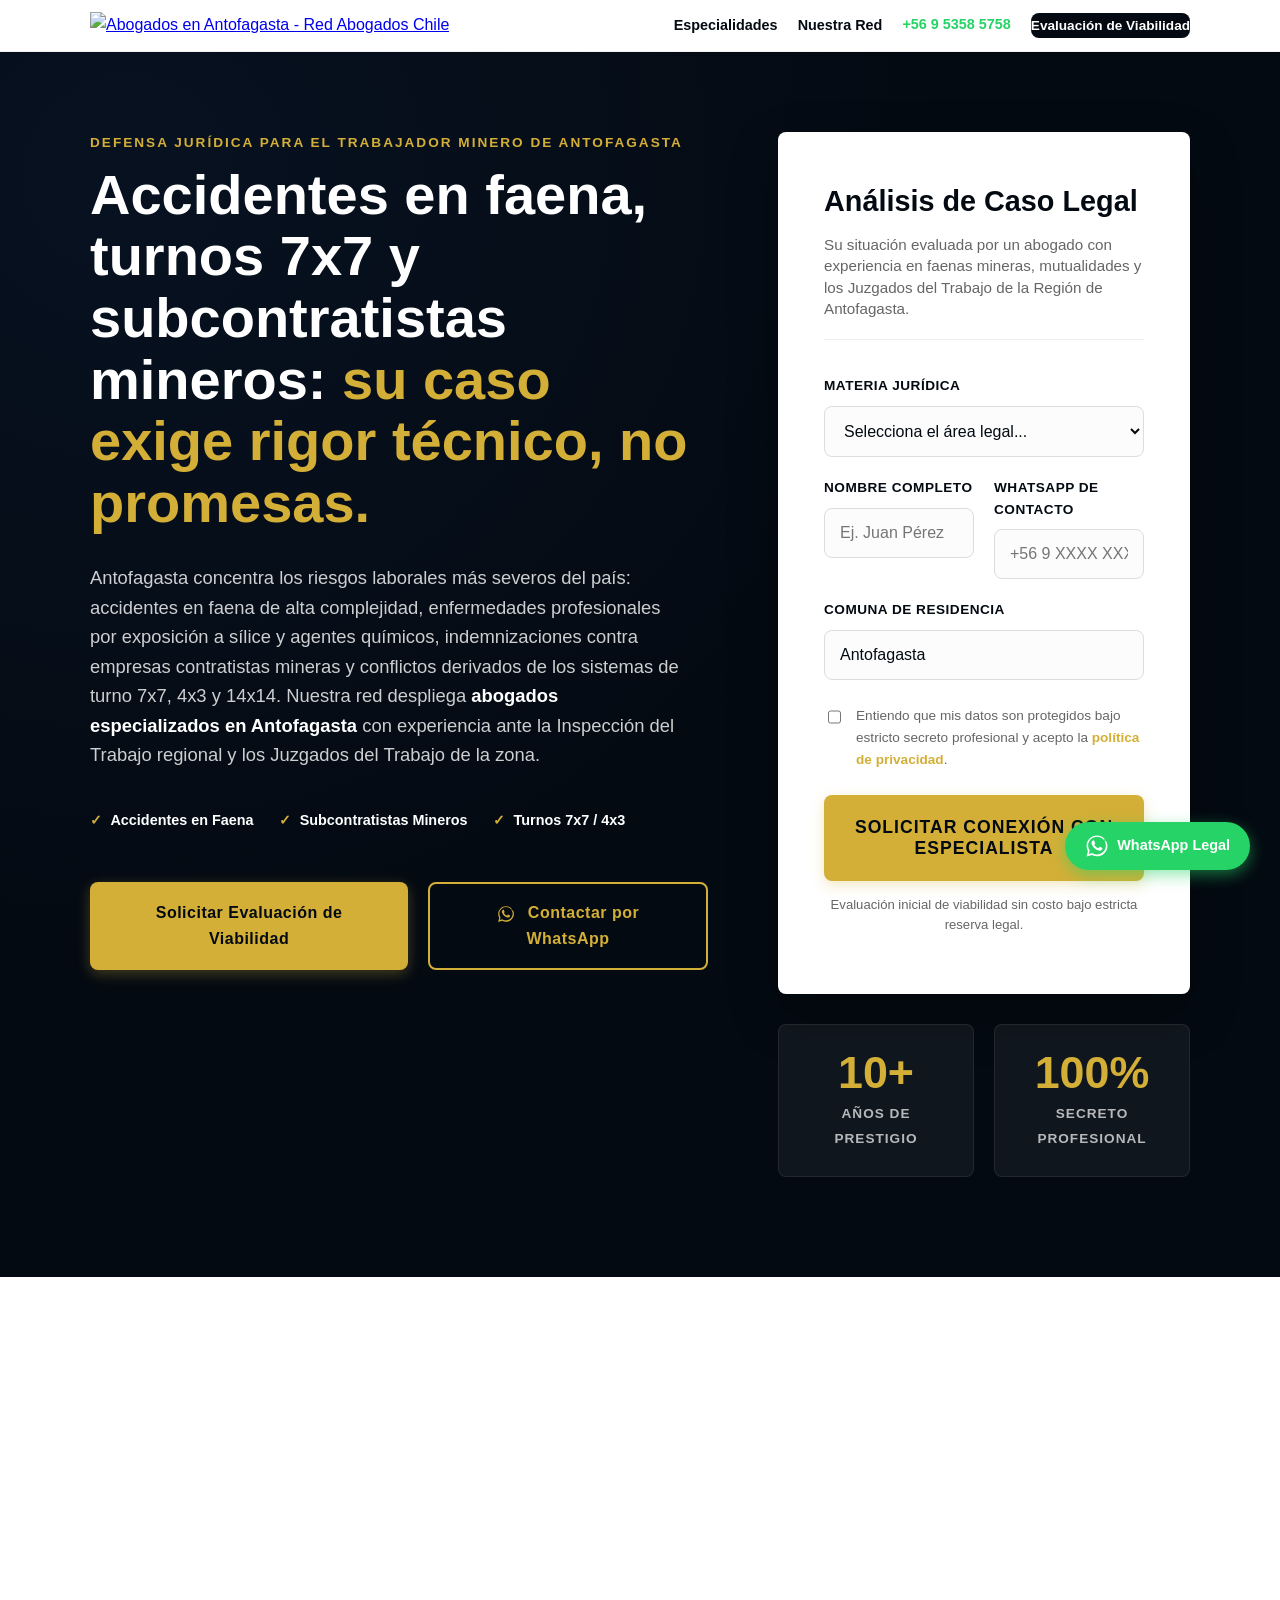
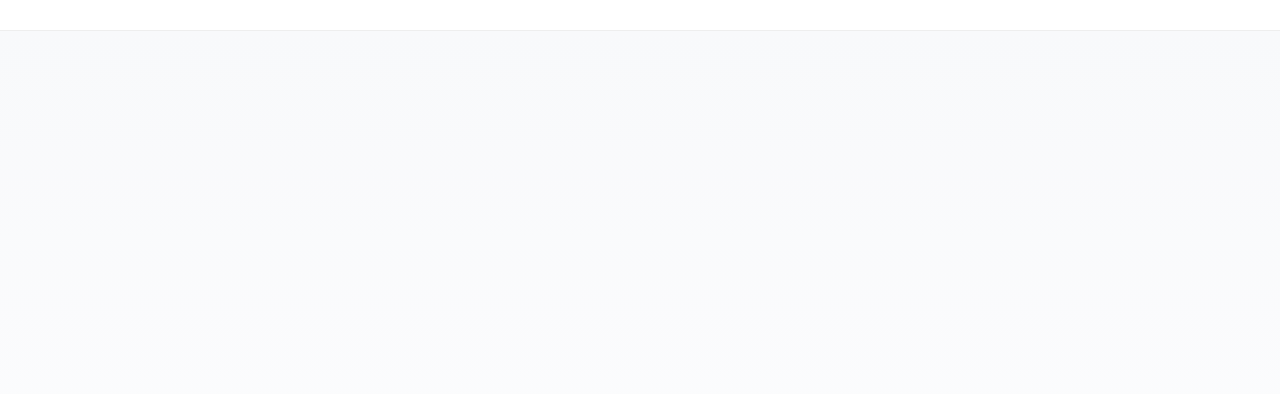
==== abogados-en-antofagasta.html @ 27c503e6 "feat: initial commit de la agencia" ====
<!DOCTYPE html>
<html lang="es-CL">
<head>
    <meta charset="UTF-8">
    <meta name="viewport" content="width=device-width, initial-scale=1.0">
    <title>Abogados Antofagasta | Defensa Laboral y Minera</title>
    <meta name="description" content="Abogados litigantes en Antofagasta. Especialistas en accidentes del trabajo, turnos mineros e indemnizaciones complejas. Respuesta prioritaria.">
    <link rel="canonical" href="https://redabogadoschile.cl/abogados-en-antofagasta.html" />

    <meta property="og:type" content="website" />
    <meta property="og:locale" content="es_CL" />
    <meta property="og:url" content="https://redabogadoschile.cl/abogados-en-antofagasta.html" />
    <meta property="og:title" content="Abogados Antofagasta | Defensa Laboral y Minera" />
    <meta property="og:description" content="Abogados litigantes en Antofagasta. Especialistas en accidentes del trabajo, turnos mineros e indemnizaciones complejas. Respuesta prioritaria." />
    <meta property="og:image" content="https://redabogadoschile.cl/logo1.png" />
    <meta name="twitter:card" content="summary_large_image" />
    <meta name="twitter:title" content="Abogados Antofagasta | Defensa Laboral y Minera" />
    <meta name="twitter:description" content="Abogados litigantes en Antofagasta. Especialistas en accidentes del trabajo, turnos mineros e indemnizaciones complejas. Respuesta prioritaria." />
    <meta name="twitter:image" content="https://redabogadoschile.cl/logo1.png" />

    <script type="application/ld+json">
    {
      "@context": "https://schema.org",
      "@type": "BreadcrumbList",
      "itemListElement": [
        { "@type": "ListItem", "position": 1, "name": "Inicio", "item": "https://redabogadoschile.cl/" },
        { "@type": "ListItem", "position": 2, "name": "Abogados en Antofagasta", "item": "https://redabogadoschile.cl/abogados-en-antofagasta.html" }
      ]
    }
    </script>

    <!-- legalservice-schema: JSON-LD estático por comuna; sustituir vía CMS/build para generación dinámica -->
    <script type="application/ld+json" id="legalservice-schema">
    {
      "@context": "https://schema.org",
      "@type": "LegalService",
      "@id": "https://redabogadoschile.cl/abogados-en-antofagasta.html#legalservice",
      "name": "Red Abogados Chile – Antofagasta",
      "description": "Red de abogados en Antofagasta. Análisis de viabilidad transparente para trabajadores mineros, accidentes en faena y familia bajo sistema de turnos. Confidencialidad bajo secreto profesional.",
      "url": "https://redabogadoschile.cl/abogados-en-antofagasta.html",
      "telephone": "+56953585758",
      "email": "soporte@redabogadoschile.cl",
      "priceRange": "$$",
      "image": "https://redabogadoschile.cl/logo1.png",
      "address": {
        "@type": "PostalAddress",
        "streetAddress": "Av. Balmaceda",
        "addressLocality": "Antofagasta",
        "addressRegion": "Región de Antofagasta",
        "postalCode": "1240000",
        "addressCountry": "CL"
      },
      "geo": {
        "@type": "GeoCoordinates",
        "latitude": -23.6509,
        "longitude": -70.3954
      },
      "areaServed": {
        "@type": "Place",
        "name": "Antofagasta",
        "containedInPlace": {
          "@type": "AdministrativeArea",
          "name": "Región de Antofagasta"
        }
      },
      "hasOfferCatalog": {
        "@type": "OfferCatalog",
        "name": "Servicios Jurídicos en Antofagasta",
        "itemListElement": [
          { "@type": "Offer", "itemOffered": { "@type": "Service", "name": "Accidentes Laborales y Mineros en Antofagasta" } },
          { "@type": "Offer", "itemOffered": { "@type": "Service", "name": "Enfermedades Profesionales por Exposición Química" } },
          { "@type": "Offer", "itemOffered": { "@type": "Service", "name": "Derecho de Familia para Trabajadores en Sistema de Turnos" } }
        ]
      },
      "openingHoursSpecification": {
        "@type": "OpeningHoursSpecification",
        "dayOfWeek": ["Monday","Tuesday","Wednesday","Thursday","Friday"],
        "opens": "09:00",
        "closes": "19:00"
      }
    }
    </script>

    <link rel="stylesheet" href="styles.css" />
    <meta name="google-site-verification" content="OtLSKKAbjcpPKHXCW-rJ9GVC9Xifv5zwwEPUj6ydth0" />
</head>
<body>

    <a href="https://wa.me/56953585758?text=Hola,%20vengo%20de%20la%20web,%20necesito%20asesor%C3%ADa%20legal%20en%20Antofagasta" class="whatsapp-float" target="_blank" rel="noopener noreferrer" aria-label="Asesoría legal por WhatsApp" title="Asesoría legal por WhatsApp">
        <svg viewBox="0 0 448 512" width="24" height="24" aria-hidden="true"><path fill="currentColor" d="M380.9 97.1C339 55.1 283.2 32 223.9 32c-122.4 0-222 99.6-222 222 0 39.1 10.2 77.3 29.6 111L0 480l117.7-30.9c32.4 17.7 68.9 27 106.1 27h.1c122.3 0 224.1-99.6 224.1-222 0-59.3-25.2-115-67.1-117zm-157 338.7h-.1c-34 0-67.3-9.1-96-26.3l-6.9-4.1-71.4 18.7 19-69.4-4.5-7.2c-18.9-30-28.8-64.5-28.8-100.2 0-104.1 84.7-188.9 188.9-188.9 50.4 0 97.8 19.7 133.4 55.3s55.3 83 55.3 133.5c0 104.2-84.7 189-188.8 189zm104.7-143.2c-5.7-2.9-33.9-16.7-39.2-18.5-5.3-1.9-9.2-2.9-13.1 2.9-3.9 5.7-15 18.9-18.5 22.8-3.5 3.9-7.1 4.3-12.8 1.4-5.7-2.9-24-8.9-45.7-28.3-16.9-15.1-28.3-33.7-31.6-39.4-3.3-5.7-.3-8.8 2.5-11.6 2.6-2.5 5.7-6.8 8.6-10.2 2.9-3.4 3.9-5.7 5.7-9.7 1.8-3.9.9-7.3-.5-10.1-1.4-2.9-13.1-31.6-18-43.3-4.7-11.4-9.5-9.8-13.1-10h-11.1c-3.9 0-10.2 1.5-15.5 7.3-5.3 5.7-20.2 19.7-20.2 48.1 0 28.3 20.6 55.7 23.5 59.7 2.9 3.9 40.5 61.8 98.1 86.6 13.7 5.9 24.4 9.4 32.8 12.1 13.8 4.4 26.3 3.8 36.2 2.3 11-1.6 33.9-13.9 38.7-27.3 4.8-13.4 4.8-24.9 3.3-27.3-1.4-2.4-5.3-3.8-11-6.7z"></path></svg>
        <span class="whatsapp-float-text">WhatsApp Legal</span>
    </a>

    <header class="premium-header">
        <div class="container premium-header-flex">
            <a href="https://redabogadoschile.cl/" title="Red Abogados Chile – Inicio" class="premium-header-logo">
                <img src="https://redabogadoschile.cl/logo1.png" alt="Abogados en Antofagasta - Red Abogados Chile" loading="eager" />
            </a>
            <nav class="premium-nav">
                <ul>
                    <li><a href="#areas-practica">Especialidades</a></li>
                    <li><a href="#red-nacional">Nuestra Red</a></li>
                    <li><a href="https://wa.me/56953585758?text=Hola,%20vengo%20de%20la%20web,%20necesito%20asesor%C3%ADa%20legal%20en%20Antofagasta" class="btn-nav-wa" title="Canal WhatsApp oficial único — Red Abogados Chile" target="_blank" rel="noopener noreferrer">+56 9 5358 5758</a></li>
                    <li><a href="https://wa.me/56953585758?text=Hola,%20vengo%20de%20la%20web,%20necesito%20asesor%C3%ADa%20legal%20en%20Antofagasta" class="btn-nav" target="_blank" rel="noopener noreferrer"><span class="btn-nav-text-full">Evaluación de Viabilidad</span><span class="btn-nav-text-short">Evaluar caso</span></a></li>
                </ul>
            </nav>
        </div>
    </header>

    <main id="inicio">
        <section class="hero premium-hero">
            <div class="container hero-grid-improved">
                <div class="hero-content animation-fadeInLeft">
                    <span class="hero-subtitle">Defensa Jurídica para el Trabajador Minero de Antofagasta</span>
                    <h1 class="h1-improved">Accidentes en faena, turnos 7x7 y subcontratistas mineros: <span class="h1-strong">su caso exige rigor técnico, no promesas.</span></h1>
                    <p class="lead">
                        Antofagasta concentra los riesgos laborales más severos del país: accidentes en faena de alta complejidad, enfermedades profesionales por exposición a sílice y agentes químicos, indemnizaciones contra empresas contratistas mineras y conflictos derivados de los sistemas de turno 7x7, 4x3 y 14x14. Nuestra red despliega <strong>abogados especializados en Antofagasta</strong> con experiencia ante la Inspección del Trabajo regional y los Juzgados del Trabajo de la zona.
                    </p>
                    <div class="check-list-improved">
                        <span><i class="icon-check">✓</i> Accidentes en Faena</span>
                        <span><i class="icon-check">✓</i> Subcontratistas Mineros</span>
                        <span><i class="icon-check">✓</i> Turnos 7x7 / 4x3</span>
                    </div>
                    <div class="hero-cta">
                        <a class="btn btn-primary" href="https://wa.me/56953585758?text=Hola,%20vengo%20de%20la%20web,%20necesito%20asesor%C3%ADa%20legal%20en%20Antofagasta" target="_blank" rel="noopener noreferrer">Solicitar Evaluación de Viabilidad</a>
                        <a class="btn btn-ghost" href="https://wa.me/56953585758?text=Hola,%20vengo%20de%20la%20web,%20necesito%20asesor%C3%ADa%20legal%20en%20Antofagasta" target="_blank" rel="noopener noreferrer">
                            <svg viewBox="0 0 448 512" width="18" height="18" style="margin-right:8px; vertical-align:middle;"><path fill="currentColor" d="M380.9 97.1C339 55.1 283.2 32 223.9 32c-122.4 0-222 99.6-222 222 0 39.1 10.2 77.3 29.6 111L0 480l117.7-30.9c32.4 17.7 68.9 27 106.1 27h.1c122.3 0 224.1-99.6 224.1-222 0-59.3-25.2-115-67.1-117zm-157 338.7h-.1c-34 0-67.3-9.1-96-26.3l-6.9-4.1-71.4 18.7 19-69.4-4.5-7.2c-18.9-30-28.8-64.5-28.8-100.2 0-104.1 84.7-188.9 188.9-188.9 50.4 0 97.8 19.7 133.4 55.3s55.3 83 55.3 133.5c0 104.2-84.7 189-188.8 189zm104.7-143.2c-5.7-2.9-33.9-16.7-39.2-18.5-5.3-1.9-9.2-2.9-13.1 2.9-3.9 5.7-15 18.9-18.5 22.8-3.5 3.9-7.1 4.3-12.8 1.4-5.7-2.9-24-8.9-45.7-28.3-16.9-15.1-28.3-33.7-31.6-39.4-3.3-5.7-.3-8.8 2.5-11.6 2.6-2.5 5.7-6.8 8.6-10.2 2.9-3.4 3.9-5.7 5.7-9.7 1.8-3.9.9-7.3-.5-10.1-1.4-2.9-13.1-31.6-18-43.3-4.7-11.4-9.5-9.8-13.1-10h-11.1c-3.9 0-10.2 1.5-15.5 7.3-5.3 5.7-20.2 19.7-20.2 48.1 0 28.3 20.6 55.7 23.5 59.7 2.9 3.9 40.5 61.8 98.1 86.6 13.7 5.9 24.4 9.4 32.8 12.1 13.8 4.4 26.3 3.8 36.2 2.3 11-1.6 33.9-13.9 38.7-27.3 4.8-13.4 4.8-24.9 3.3-27.3-1.4-2.4-5.3-3.8-11-6.7z"></path></svg>
                            Contactar por WhatsApp
                        </a>
                    </div>
                </div>
                <div class="hero-form-wrapper animation-fadeInRight">
                    <div class="card form-card-improved" id="contacto">
                        <div class="form-head">
                            <h2>Análisis de Caso Legal</h2>
                            <p>Su situación evaluada por un abogado con experiencia en faenas mineras, mutualidades y los Juzgados del Trabajo de la Región de Antofagasta.</p>
                        </div>
                        <form action="https://api.web3forms.com/submit" method="POST" id="leadForm" class="form" novalidate>
                            <input type="hidden" name="access_key" value="e971907c-1fd7-4d71-9931-513f91fa2b40" />
                            <input type="hidden" name="origen" value="Landing Antofagasta" />
                            <div class="field">
                                <label for="area">Materia Jurídica</label>
                                <select id="area" name="area_legal" required>
                                    <option value="" selected disabled>Selecciona el área legal...</option>
                                    <option value="Accidente Laboral Minero">Accidente Laboral en Faena Minera</option>
                                    <option value="Enfermedad Profesional">Enfermedad Profesional (Silicosis, Hipoacusia)</option>
                                    <option value="Subcontratistas Mineros">Demanda contra Empresa Contratista Minera</option>
                                    <option value="Familia Trabajador en Turnos">Familia en Sistema de Turnos (7x7, 4x3)</option>
                                    <option value="Derecho Civil">Derecho Civil (Contratos, Arriendos, Suministros)</option>
                                    <option value="Otro">Otra materia / No estoy seguro</option>
                                </select>
                            </div>
                            <div class="field-group-premium">
                                <div class="field">
                                    <label for="nombre">Nombre Completo</label>
                                    <input id="nombre" name="nombre" type="text" placeholder="Ej. Juan Pérez" required />
                                </div>
                                <div class="field">
                                    <label for="telefono">WhatsApp de Contacto</label>
                                    <input id="telefono" name="telefono" type="tel" inputmode="tel" placeholder="+56 9 XXXX XXXX" required />
                                </div>
                            </div>
                            <div class="field">
                                <label for="comuna">Comuna de Residencia</label>
                                <input id="comuna" name="comuna" type="text" value="Antofagasta" required />
                            </div>
                            <div class="consent-box">
                                <div class="consent-flex">
                                    <input id="consent" name="consent" type="checkbox" required />
                                    <label for="consent">Entiendo que mis datos son protegidos bajo estricto secreto profesional y acepto la <a href="politica-privacidad.html">política de privacidad</a>.</label>
                                </div>
                            </div>
                            <button class="btn btn-primary btn-block btn-form" type="submit" id="submitBtn">Solicitar Conexión con Especialista</button>
                            <p class="cta-trust-micro--form">Evaluación inicial de viabilidad sin costo bajo estricta reserva legal.</p>
                        </form>
                        <div class="form-success-message" id="formSuccessMessage" role="status" aria-live="polite">
                            <div class="form-success-icon" aria-hidden="true">✓</div>
                            <h3>¡Solicitud Recibida con Éxito!</h3>
                            <p>Un abogado especialista en derecho laboral minero analizará la viabilidad de su caso bajo estricta reserva legal. Nos comunicaremos con usted vía WhatsApp en menos de 2 horas hábiles.</p>
                        </div>
                    </div>
                    <div class="trust-counters-improved">
                        <div class="counter-item">
                            <span class="counter-number">10+</span>
                            <span class="counter-label">Años de Prestigio</span>
                        </div>
                        <div class="counter-item">
                            <span class="counter-number">100%</span>
                            <span class="counter-label">Secreto Profesional</span>
                        </div>
                    </div>
                </div>
            </div>
        </section>

        <section class="section section-services" id="areas-practica">
            <div class="container">
                <div class="section-head-premium">
                    <span class="section-subtitle">Áreas de Práctica en Antofagasta</span>
                    <h2 class="h2-improved">Especialistas que Conocen el Norte Grande</h2>
                    <p>Antofagasta tiene una realidad jurídica propia. Nuestros abogados conocen la industria minera, sus riesgos y los tribunales de la Región de Antofagasta.</p>
                </div>
                <div class="grid-services-improved cards">
                    <article class="service-card-improved">
                        <div class="card-icon-premium">
                            <span class="card-icon-svg" role="img" aria-label="Abogado Familia Antofagasta Turnos Mineros"><svg xmlns="http://www.w3.org/2000/svg" width="40" height="40" viewBox="0 0 24 24" fill="none" stroke="currentColor" stroke-width="1.75" stroke-linecap="round" stroke-linejoin="round" aria-hidden="true"><path d="m16 16 3-8 3 8c-.87.65-1.92 1-3 1s-2.13-.35-3-1Z"/><path d="m2 16 3-8 3 8c-.87.65-1.92 1-3 1s-2.13-.35-3-1Z"/><path d="M7 21h10"/><path d="M12 3v18"/><path d="M3 7h2c2 0 4-1 4-3"/><path d="M21 7h-2c-2 0-4-1-4-3"/></svg></span>
                        </div>
                        <h3>Derecho de Familia</h3>
                        <p>El sistema de turno minero —4x3, 7x7 o 14x14— genera ausencias prolongadas que complican los procesos de cuidado personal, pensiones de alimentos y regulación de visitas. Asesoramos a familias de trabajadores en faena en cómo calcular la pensión de alimentos sobre el sueldo real incluidas las asignaciones de zona, y en acuerdos de cuidado que se adapten a los turnos mineros.</p>
                    </article>
                    <article class="service-card-improved">
                        <div class="card-icon-premium">
                            <span class="card-icon-svg" role="img" aria-label="Abogado Laboral Minero Antofagasta Accidente Faena"><svg xmlns="http://www.w3.org/2000/svg" width="40" height="40" viewBox="0 0 24 24" fill="none" stroke="currentColor" stroke-width="1.75" stroke-linecap="round" stroke-linejoin="round" aria-hidden="true"><rect x="3" y="7" width="18" height="13" rx="2"/><path d="M8 7V5a2 2 0 0 1 2-2h4a2 2 0 0 1 2 2v2"/></svg></span>
                        </div>
                        <h3>Derecho Laboral Minero y Subcontratistas</h3>
                        <p>Antofagasta concentra los accidentes laborales más severos de Chile: derrumbes en faena, exposición a sílice, silicosis, hipoacusia por ruido industrial e intoxicaciones por agentes químicos. Acompañamos al trabajador ante la mutualidad correspondiente (ACHS, Mutual de Seguridad o IST), demandamos civilmente indemnización por daño moral y lucro cesante cuando se acredita negligencia, representamos en disputas con empresas contratistas mineras (responsabilidad solidaria del mandante minero conforme al Código del Trabajo) y litigamos finiquitos ante el Juzgado de Letras del Trabajo de Antofagasta.</p>
                    </article>
                    <article class="service-card-improved">
                        <div class="card-icon-premium">
                            <span class="card-icon-svg" role="img" aria-label="Abogado Civil Contratos Suministro Antofagasta"><svg xmlns="http://www.w3.org/2000/svg" width="40" height="40" viewBox="0 0 24 24" fill="none" stroke="currentColor" stroke-width="1.75" stroke-linecap="round" stroke-linejoin="round" aria-hidden="true"><path d="M8 21h12a2 2 0 0 0 2-2v-2H10v2a2 2 0 1 1-4 0V5a2 2 0 0 0-2-2 2 2 0 0 0-2 2v11a2 2 0 0 0 2 2z"/><path d="M19 17V5a2 2 0 0 0-2-2H4"/></svg></span>
                        </div>
                        <h3>Derecho Civil y Contratos</h3>
                        <p>La economía de Antofagasta genera un mercado activo de contratos de suministro, prestación de servicios a la industria minera y arriendos residenciales de alta demanda. Asesoramos en redacción y litigación de contratos con empresas mineras y contratistas, disputas de arrendamiento en una ciudad con alta rotación de trabajadores, y cobros de honorarios impagos en el sector servicios.</p>
                    </article>
                </div>
            </div>
        </section>

        <script type="application/ld+json">
        {
          "@context": "https://schema.org",
          "@type": "FAQPage",
          "mainEntity": [
            {
              "@type": "Question",
              "name": "¿Qué derechos tiene un trabajador minero en Antofagasta si sufre un accidente en faena?",
              "acceptedAnswer": {
                "@type": "Answer",
                "text": "Un trabajador minero que sufre un accidente en faena en Antofagasta tiene derecho a: atención médica inmediata cubierta por la mutualidad del empleador (ACHS, Mutual de Seguridad o IST), subsidio por incapacidad laboral temporal equivalente al sueldo base durante la recuperación, y si existe incapacidad permanente, a una renta vitalicia o indemnización global. Adicionalmente, si el accidente fue producto de negligencia del empleador en la implementación de medidas de seguridad contempladas en el DS N°132 (Reglamento Minero), el trabajador puede demandar civilmente al empleador una indemnización adicional por daño moral y lucro cesante. El plazo para esta acción civil es de 5 años."
              }
            },
            {
              "@type": "Question",
              "name": "¿Puedo demandar a mi empresa por silicosis u otra enfermedad profesional contraída en minería en Antofagasta?",
              "acceptedAnswer": {
                "@type": "Answer",
                "text": "Sí. La silicosis, la hipoacusia laboral y otras enfermedades profesionales derivadas de la exposición a polvo de sílice, ruido industrial o agentes tóxicos en faenas mineras son reconocidas como enfermedades del trabajo en Chile. El trabajador debe primero obtener el diagnóstico y el reconocimiento de la enfermedad por parte de la mutualidad. Si se acredita que la empresa no implementó las medidas de control exigidas por la normativa, es posible demandar civilmente una indemnización adicional. En Antofagasta, estas causas se tramitan ante el Juzgado de Letras del Trabajo de la ciudad."
              }
            },
            {
              "@type": "Question",
              "name": "¿Cómo afecta el sistema de turnos mineros (4x3 o 7x7) al cálculo de la pensión de alimentos en Antofagasta?",
              "acceptedAnswer": {
                "@type": "Answer",
                "text": "El sistema de turno minero implica que el trabajador percibe un sueldo base más asignaciones de zona, bonos de producción y otros beneficios que pueden duplicar el ingreso nominal. En una demanda de alimentos en Antofagasta, el tribunal debe considerar el ingreso total del alimentante, incluyendo todas las asignaciones, para fijar una pensión proporcional al nivel de vida real de la familia. Un abogado de familia en Antofagasta con experiencia en causas de trabajadores mineros sabe cómo acreditar estos ingresos reales ante el tribunal y evitar que el demandado declare solo el sueldo base."
              }
            }
          ]
        }
        </script>

        <section class="section-faq" id="faq-antofagasta" aria-labelledby="faq-titulo-anf">
            <div class="container">
                <div class="section-head-premium" style="margin-bottom: 60px;">
                    <span class="section-subtitle">Consultas Frecuentes</span>
                    <h2 class="h2-improved" id="faq-titulo-anf">Preguntas Frecuentes sobre Abogados en Antofagasta</h2>
                    <p>Dudas jurídicas específicas de trabajadores mineros, familias y empresas de la Región de Antofagasta.</p>
                </div>
                                <div class="faq-context-strip" aria-label="Temas frecuentes en la comuna">
                    <span class="faq-context-tag">Turnos Mineros 4x3</span>
                    <span class="faq-context-tag">Accidentes en Faena</span>
                    <span class="faq-context-tag">Enfermedades Profesionales</span>
                </div>
                <div class="faq-accordion">
                    <details class="faq-premium-item">
                        <summary>¿Qué derechos tiene un trabajador minero en Antofagasta si sufre un accidente en faena?</summary>
                        <div class="faq-premium-content">
                            <span class="faq-premium-sector">Minería</span>
                            <p>Un trabajador minero accidentado en faena tiene derecho a atención médica inmediata cubierta por la mutualidad del empleador, subsidio por incapacidad laboral equivalente al sueldo base durante la recuperación y, si hay incapacidad permanente, a una renta vitalicia o indemnización global. Si el accidente resultó de negligencia del empleador en medidas de seguridad exigidas por el DS N°132 (Reglamento Minero), el trabajador puede además demandar civilmente por daño moral y lucro cesante. El plazo para esta acción civil es de 5 años desde el accidente.</p>
                        </div>
                    </details>
                    <details class="faq-premium-item">
                        <summary>¿Puedo demandar a mi empresa por silicosis u otra enfermedad profesional contraída en minería?</summary>
                        <div class="faq-premium-content">
                            <span class="faq-premium-sector">Salud Ocupacional</span>
                            <p>Sí. La silicosis, hipoacusia laboral y otras enfermedades por exposición a sílice, ruido industrial o agentes tóxicos en faenas mineras son reconocidas como enfermedades profesionales en Chile. El trabajador debe obtener primero el diagnóstico y reconocimiento por parte de la mutualidad. Si se acredita que la empresa no implementó los controles exigidos por la normativa, es posible demandar civilmente una indemnización adicional. En Antofagasta, estas causas se tramitan ante el Juzgado de Letras del Trabajo de la ciudad.</p>
                        </div>
                    </details>
                    <details class="faq-premium-item">
                        <summary>¿Cómo afecta el sistema de turnos mineros (4x3 o 7x7) al cálculo de la pensión de alimentos?</summary>
                        <div class="faq-premium-content">
                            <span class="faq-premium-sector">Familia Turnos</span>
                            <p>El sistema de turno minero implica que el trabajador percibe sueldo base más asignaciones de zona, bonos de producción y otros beneficios que pueden duplicar el ingreso nominal. En una demanda de alimentos en Antofagasta, el tribunal debe considerar el ingreso total —incluyendo todas las asignaciones— para fijar una pensión proporcional al nivel de vida real de la familia. Un abogado de familia con experiencia en causas de trabajadores mineros sabe cómo acreditar estos ingresos reales y evitar que el demandado declare solo el sueldo base.</p>
                        </div>
                    </details>
                </div>
            </div>
        </section>

        <section class="section section-commitment section-dark" id="red-nacional">
            <div class="container">
                <div class="commitment-wrapper">
                    <div class="commitment-content">
                        <div class="section-head-premium text-left">
                            <span class="section-subtitle">Por qué elegirnos en Antofagasta</span>
                            <h2 class="h2-improved">Rigor Jurídico para la Industria más Dura de Chile</h2>
                        </div>
                        <div class="commitment-grid">
                            <div class="commitment-item-premium">
                                <h4><i class="icon-point">♦</i> Especialistas en Derecho Laboral Minero</h4>
                                <p>No asignamos un abogado genérico. En Antofagasta, asignamos litigantes con experiencia específica en la normativa de seguridad minera, mutualidades y contratos de faena.</p>
                            </div>
                            <div class="commitment-item-premium">
                                <h4><i class="icon-point">♦</i> Protocolo de Confidencialidad 100%</h4>
                                <p>En una industria donde el empleador es a menudo una empresa transnacional con recursos legales propios, la confidencialidad de su caso es nuestra prioridad absoluta.</p>
                            </div>
                            <div class="commitment-item-premium">
                                <h4><i class="icon-point">♦</i> Cobertura Regional Norte de Chile</h4>
                                <p>Atendemos a trabajadores mineros en Antofagasta, Calama, Tocopilla y localidades del desierto de Atacama. La distancia no es un obstáculo.</p>
                            </div>
                        </div>
                    </div>
                    <div class="commitment-image">
                        <img src="https://images.unsplash.com/photo-1589829085413-56de8ae18c73?auto=format&fit=crop&w=500&q=80" loading="lazy" alt="Abogados especializados en Antofagasta y minería" />
                    </div>
                </div>
            </div>
        </section>
    </main>

    <footer class="premium-footer">
        <div class="container footer-grid">
            <div class="footer-col-info">
                <img src="https://redabogadoschile.cl/logo1.png" alt="Red Abogados Chile – Antofagasta" class="footer-logo" />
                <p>Asesoría legal prioritaria en <strong style="color:rgba(255,255,255,0.9);">Antofagasta y el Norte Grande de Chile</strong> —Calama, Tocopilla, María Elena—. Defensa especializada para trabajadores de la industria minera y sus familias.</p>
            </div>
            <div class="footer-col-links">
                <h4>Especialidades</h4>
                <ul>
                    <li><a href="#areas-practica">Derecho Laboral Minero</a></li>
                    <li><a href="#areas-practica">Accidentes en Faena</a></li>
                    <li><a href="#areas-practica">Derecho de Familia</a></li>
                    <li><a href="#areas-practica">Contratos y Civil</a></li>
                </ul>
            </div>
            <div class="footer-col-contact">
                <h4>Cobertura Prioritaria:</h4>
                <p>Antofagasta, Calama, Tocopilla, Mejillones y toda la Región de Antofagasta.</p>
                <h4>Correo Oficial:</h4>
                <p><a href="mailto:soporte@redabogadoschile.cl">soporte@redabogadoschile.cl</a></p>
                <h4>Teléfono y WhatsApp:</h4>
                <p><a href="https://wa.me/56953585758?text=Hola,%20vengo%20de%20la%20web,%20necesito%20asesor%C3%ADa%20legal%20en%20Antofagasta" target="_blank" rel="noopener noreferrer" class="accent-link">+56 9 5358 5758</a></p>
                <p class="footer-wa-note">Canal WhatsApp oficial y único de Red Abogados Chile.</p>
            </div>
            <div class="footer-col-recursos">
                <h4>Recursos Oficiales</h4>
                <ul>
                    <li><a href="https://www.pjud.cl" target="_blank" rel="noopener noreferrer">Poder Judicial</a></li>
                    <li><a href="https://www.dt.gob.cl" target="_blank" rel="noopener noreferrer">Dirección del Trabajo</a></li>
                    <li><a href="https://www.sii.cl" target="_blank" rel="noopener noreferrer">Servicio de Impuestos Internos</a></li>
                    <li><a href="https://www.registrocivil.cl" target="_blank" rel="noopener noreferrer">Registro Civil</a></li>
                </ul>
            </div>
            <div class="footer-col-legal">
                <h4>Transparencia</h4>
                <ul>
                    <li><a href="politica-privacidad.html">Política de Privacidad</a></li>
                    <li><a href="politica-privacidad.html">Términos de Servicio</a></li>
                    <li><a href="politica-privacidad.html">Honorarios y Costas</a></li>
                </ul>
            </div>
        </div>
        <div class="footer-bottom">
            <div class="container footer-bottom-flex">
                <p>Copyright © 2026 Red Abogados Chile – Asesoría legal en Antofagasta y Norte de Chile. Todos los derechos reservados.</p>
                <div class="footer-socials"></div>
            </div>
        </div>
    </footer>

    <script>
    (function () {
        var form = document.getElementById('leadForm');
        var submitBtn = document.getElementById('submitBtn');
        var formHead = document.querySelector('#contacto .form-head');
        var successMessage = document.getElementById('formSuccessMessage');
        if (!form || !submitBtn) return;

        var defaultLabel = submitBtn.textContent;

        form.addEventListener('submit', function (event) {
            event.preventDefault();
            if (!form.checkValidity()) {
                form.reportValidity();
                return;
            }

            submitBtn.disabled = true;
            submitBtn.textContent = 'Procesando...';

            fetch(form.action, {
                method: 'POST',
                body: new FormData(form),
                headers: { Accept: 'application/json' }
            })
                .then(function (response) { return response.json(); })
                .then(function (data) {
                    if (data.success) {
                        form.classList.add('is-hidden');
                        if (formHead) formHead.classList.add('is-hidden');
                        successMessage.classList.add('is-visible');
                        form.reset();
                        return;
                    }
                    throw new Error(data.message || 'Error al enviar el formulario.');
                })
                .catch(function () {
                    submitBtn.disabled = false;
                    submitBtn.textContent = defaultLabel;
                    alert('No pudimos enviar su solicitud. Intente nuevamente o contáctenos por WhatsApp.');
                });
        });
    })();
    </script>

</body>
</html>
---- styles.css ----
/* ============================================================
   Red Abogados Chile · Stylesheet maestro
   Única fuente de verdad para todas las landings comunales.
   ============================================================ */

header.site-header, footer.site-footer, .site-info, #masthead, #colophon, .entry-title { display: none !important; }
:root { --primary-deep: #040a12; --primary-light: #0A192F; --accent-gold: #d4af37; --accent-gold-hover: #b8952e; --text-main: #2c3e50; --text-light: #666666; --white: #ffffff; --bg-light: #f4e6b1; --border-radius-premium: 8px; --shadow-premium: 0 10px 30px -5px rgba(2,12,27,0.1); --shadow-hover: 0 20px 40px -10px rgba(2,12,27,0.2); --transition-fast: all 0.2s ease; --transition-main: all 0.3s cubic-bezier(0.645,0.045,0.355,1); --container-width: 1140px; --font-family: 'Segoe UI', Roboto, Helvetica, Arial, sans-serif; }
html { scroll-behavior: smooth; font-size: 16px; }
body { font-family: var(--font-family); margin: 0; color: var(--text-main); background-color: var(--white); line-height: 1.6; -webkit-font-smoothing: antialiased; }
.container { max-width: var(--container-width); margin: 0 auto; padding: 0 20px; width: 100%; box-sizing: border-box; }
h1, h2, h3, h4 { color: var(--primary-deep); font-weight: 700; margin-top: 0; }
@keyframes fadeInLeft { from { opacity:0; transform:translateX(-20px); } to { opacity:1; transform:translateX(0); } }
@keyframes fadeInRight { from { opacity:0; transform:translateX(20px); } to { opacity:1; transform:translateX(0); } }
@keyframes float { 0% { box-shadow:0 5px 15px 0px rgba(37,211,102,0.6); transform:translatey(0px); } 50% { box-shadow:0 25px 15px 0px rgba(37,211,102,0.2); transform:translatey(-5px); } 100% { box-shadow:0 5px 15px 0px rgba(37,211,102,0.6); transform:translatey(0px); } }
.animation-fadeInLeft { animation: fadeInLeft 0.8s ease-out forwards; }
.animation-fadeInRight { animation: fadeInRight 0.8s ease-out forwards; }
.btn { padding:16px 32px; border-radius:var(--border-radius-premium); font-weight:700; text-decoration:none; transition:var(--transition-main); cursor:pointer; display:inline-block; font-size:1rem; text-align:center; border:2px solid transparent; box-sizing:border-box; letter-spacing:0.5px; }
.btn-primary { background-color:var(--accent-gold); color:var(--primary-deep); box-shadow:0 4px 14px 0 rgba(212,175,55,0.3); }
.btn-primary:hover { background-color:var(--accent-gold-hover); transform:translateY(-2px); box-shadow:0 6px 20px 0 rgba(212,175,55,0.4); }
.btn-ghost { background:transparent; color:var(--accent-gold); border-color:var(--accent-gold); }
.btn-ghost:hover { background:rgba(212,175,55,0.1); color:var(--white); border-color:transparent; }
.btn-block { width:100%; display:block; }
.whatsapp-float { position:fixed; bottom:30px; right:30px; background-color:#25d366; color:white; padding:12px 20px; border-radius:50px; text-decoration:none; font-weight:700; font-size:0.9rem; display:flex; align-items:center; gap:8px; z-index:2000; box-shadow:0 5px 15px rgba(37,211,102,0.5); animation:float 3s ease-in-out infinite; transition:var(--transition-fast); }
.whatsapp-float:hover { transform:scale(1.05) translatey(-5px); background-color:#1ebe57; }
.premium-header { background:var(--white); padding:max(8px, env(safe-area-inset-top)) 0 10px; border-bottom:1px solid rgba(0,0,0,0.05); position:sticky; top:0; z-index:1000; box-shadow:0 2px 10px rgba(0,0,0,0.01); }
.premium-header-flex { display:flex; align-items:center; justify-content:space-between; gap:20px; }
.premium-header-logo img { height:65px; width:auto; object-fit:contain; transition:var(--transition-fast); }
.premium-header-logo:hover img { transform:scale(1.03); }
.premium-nav ul { list-style:none; margin:0; padding:0; display:flex; gap:20px; align-items:center; }
.premium-nav a { text-decoration:none; color:var(--primary-deep); font-weight:600; font-size:0.9rem; transition:var(--transition-fast); padding:5px 0; position:relative; }
.premium-nav a:not(.btn-nav):not(.btn-nav-wa)::after { content:''; position:absolute; width:0; height:2px; bottom:0; left:0; background-color:var(--accent-gold); transition:var(--transition-fast); }
.premium-nav a:not(.btn-nav):not(.btn-nav-wa):hover { color:var(--accent-gold); }
.premium-nav a:not(.btn-nav):not(.btn-nav-wa):hover::after { width:100%; }
.btn-nav { background-color:var(--primary-deep); color:var(--white) !important; padding:10px 20px; border-radius:var(--border-radius-premium); font-size:0.85rem !important; }
.btn-nav:hover { background-color:var(--accent-gold); color:var(--primary-deep) !important; transform:translateY(-1px); }
.btn-nav-wa { color:#25d366 !important; font-weight:700 !important; display:flex; align-items:center; gap:5px; }
.btn-nav-wa:hover { color:#1ebe57 !important; }
.premium-nav ul li { flex-shrink: 0; }
.btn-nav-text-short { display: none; }

.premium-hero { padding:80px 0 100px; background-color:var(--primary-deep); background-image:radial-gradient(at 10% 10%, rgba(10,25,47,0.5) 0%, rgba(4,10,18,0) 50%); color:var(--white); }
.hero-grid-improved { display:grid; grid-template-columns:1.2fr 0.8fr; gap:70px; align-items:start; }
.hero-subtitle { color:var(--accent-gold); text-transform:uppercase; font-weight:800; font-size:0.85rem; letter-spacing:2px; margin-bottom:10px; display:block; }
.h1-improved { font-size:3.5rem; line-height:1.1; margin:0 0 30px; font-weight:800; color:var(--white); }
.h1-strong { color:var(--accent-gold); }
.lead { font-size:1.15rem; color:rgba(255,255,255,0.8); margin-bottom:40px; max-width:600px; }
.lead strong { color:var(--white); }
.check-list-improved { display:flex; gap:25px; margin-bottom:50px; color:var(--white); font-weight:600; font-size:0.9rem; }
.icon-check { color:var(--accent-gold); margin-right:5px; font-style:normal; font-weight:900; }
.hero-cta { display:flex; gap:20px; align-items:center; }
.hero-form-wrapper { display:flex; flex-direction:column; gap:30px; width:100%; position:relative; z-index:10; }
.form-card-improved { background:var(--white); padding:45px; border-radius:var(--border-radius-premium); box-shadow:0 20px 50px rgba(0,0,0,0.3); border:1px solid rgba(255,255,255,0.05); width:100%; box-sizing:border-box; text-align:left; color:var(--text-main); }
.form-head { margin-bottom:35px; text-align:left; border-bottom:1px solid #eee; padding-bottom:20px; }
.form-head h2 { margin:0 0 10px; font-size:1.8rem; color:var(--primary-deep); }
.form-head p { margin:0; color:var(--text-light); font-size:0.95rem; line-height:1.4; }
.field-group-premium { display:grid; grid-template-columns:1fr 1fr; gap:20px; }
.field { margin-bottom:20px; text-align:left; }
.field label { display:block; margin-bottom:9px; font-weight:600; font-size:0.85rem; color:var(--primary-deep); text-transform:uppercase; letter-spacing:0.5px; }
.field input, .field select { width:100%; padding:15px; border-radius:var(--border-radius-premium); border:1px solid #ddd; font-size:1rem; box-sizing:border-box; transition:var(--transition-fast); background-color:#fcfcfc; color:var(--primary-deep); }
.field input:focus, .field select:focus { border-color:var(--accent-gold); outline:none; background-color:var(--white); box-shadow:0 0 0 3px rgba(214,175,55,0.1); }
.consent-box { margin:25px 0; font-size:0.85rem; color:var(--text-light); text-align:left; }
.consent-flex { display:flex; align-items:flex-start; gap:12px; }
.consent-box input[type="checkbox"] { margin-top:4px; width:16px; height:16px; accent-color:var(--accent-gold); cursor:pointer; }
.consent-box a { color:var(--accent-gold); text-decoration:none; font-weight:600; }
.consent-box a:hover { text-decoration:underline; }
.btn-form { padding:20px; font-size:1.1rem; text-transform:uppercase; letter-spacing:1px; }
.btn-form:disabled { opacity: 0.65; cursor: not-allowed; transform: none; box-shadow: none; }
.form-success-message { display: none; text-align: center; padding: 40px 20px; animation: fadeInRight 0.6s ease-out forwards; }
.form-success-message.is-visible { display: block; }
.form-success-icon { display: inline-flex; align-items: center; justify-content: center; width: 64px; height: 64px; margin: 0 auto 24px; background: rgba(212,175,55,0.12); border-radius: 50%; color: var(--accent-gold); font-size: 1.75rem; font-weight: 800; }
.form-success-message h3 { font-size: 1.5rem; color: var(--primary-deep); margin: 0 0 16px; line-height: 1.3; }
.form-success-message p { color: var(--text-light); font-size: 1rem; line-height: 1.75; margin: 0; max-width: 420px; margin-left: auto; margin-right: auto; }
.form.is-hidden { display: none; }
.form-head.is-hidden { display: none; }
.trust-counters-improved { display:flex; flex-direction:row; gap:20px; width:100%; }
.counter-item { flex:1; background:rgba(255,255,255,0.05); padding:25px; border-radius:var(--border-radius-premium); text-align:center; border:1px solid rgba(255,255,255,0.08); transition:var(--transition-main); }
.counter-item:hover { background:rgba(255,255,255,0.1); transform:translateY(-3px); }
.counter-number { display:block; font-size:2.8rem; font-weight:800; color:var(--accent-gold); line-height:1; margin-bottom:5px; }
.counter-label { font-size:0.85rem; color:rgba(255,255,255,0.7); font-weight:600; text-transform:uppercase; letter-spacing:1px; }
.section-services { padding:120px 0; background-color:var(--white); content-visibility: auto; contain-intrinsic-size: 1px 1200px; }
.section-head-premium { text-align:center; max-width:700px; margin:0 auto 80px; }
.section-subtitle { color:var(--accent-gold); font-weight:700; font-size:0.9rem; text-transform:uppercase; letter-spacing:2px; display:block; margin-bottom:10px; }
.h2-improved { font-size:2.8rem; color:var(--primary-deep); margin:0 0 20px; line-height:1.2; }
.section-head-premium p { color:var(--text-light); font-size:1.1rem; margin:0; }
.text-left { text-align:left; margin-left:0; }
.grid-services-improved { display:grid; grid-template-columns:repeat(auto-fit, minmax(320px, 1fr)); gap:40px; }
.service-card-improved { background:var(--white); padding:50px 40px; border-radius:var(--border-radius-premium); border:1px solid #eee; transition:var(--transition-main); text-align:left; display:flex; flex-direction:column; gap:15px; box-shadow:0 2px 5px rgba(0,0,0,0.02); }
.service-card-improved:hover { transform:translateY(-5px); box-shadow:var(--shadow-hover); border-color:rgba(212,175,55,0.2); }
.card-icon-premium .card-icon-svg { display: inline-flex; align-items: center; justify-content: center; margin-bottom: 15px; padding: 10px; width: 60px; height: 60px; box-sizing: border-box; background: #f0f4f8; border-radius: 50%; color: #d4af37; flex-shrink: 0; }
.card-icon-premium .card-icon-svg svg { display: block; }
.service-card-improved h3 { color:var(--primary-deep); font-size:1.6rem; margin:0; transition:var(--transition-fast); }
.service-card-improved:hover h3 { color:var(--accent-gold); }
.service-card-improved p { color:var(--text-light); font-size:0.95rem; margin:0; line-height:1.7; }
.section-faq { padding: 100px 0; background: linear-gradient(180deg, #f8f9fb 0%, #ffffff 100%); border-top: 1px solid #eee; content-visibility: auto; contain-intrinsic-size: 1px 900px; }
.faq-context-strip { display: flex; flex-wrap: wrap; gap: 10px; justify-content: center; margin-bottom: 50px; }
.faq-context-tag { display: inline-flex; align-items: center; gap: 6px; padding: 8px 16px; background: var(--white); border: 1px solid rgba(212,175,55,0.25); border-radius: 100px; font-size: 0.8rem; font-weight: 600; color: var(--primary-deep); }
.faq-context-tag::before { content: ''; width: 6px; height: 6px; background: var(--accent-gold); border-radius: 50%; flex-shrink: 0; }
.faq-accordion { display: flex; flex-direction: column; gap: 16px; max-width: 920px; margin: 0 auto; }
.faq-premium-item { background: var(--white); border: 1px solid #e8ecf0; border-radius: var(--border-radius-premium); overflow: hidden; transition: var(--transition-main); box-shadow: 0 2px 8px rgba(2,12,27,0.03); }
.faq-premium-item[open] { border-color: rgba(212,175,55,0.35); box-shadow: var(--shadow-premium); }
.faq-premium-item summary { list-style: none; cursor: pointer; padding: 24px 28px; font-size: 1.05rem; font-weight: 700; color: var(--primary-deep); display: flex; align-items: center; justify-content: space-between; gap: 16px; line-height: 1.4; }
.faq-premium-item summary::-webkit-details-marker { display: none; }
.faq-premium-item summary::after { content: '+'; font-size: 1.4rem; font-weight: 300; color: var(--accent-gold); flex-shrink: 0; }
.faq-premium-item[open] summary::after { content: '−'; }
.faq-premium-item summary:hover { color: var(--accent-gold); }
.faq-premium-content { padding: 0 28px 24px; color: var(--text-light); font-size: 0.97rem; line-height: 1.75; border-top: 1px solid #f0f0f0; padding-top: 20px; }
.faq-premium-sector { display: block; font-size: 0.72rem; font-weight: 700; text-transform: uppercase; letter-spacing: 1px; color: var(--accent-gold); margin-bottom: 8px; }
.cta-trust-micro { display: block; font-size: 0.78rem; color: rgba(255,255,255,0.65); margin-top: 12px; line-height: 1.45; max-width: 360px; }
.cta-trust-micro--form { color: var(--text-light); margin-top: 14px; text-align: center; font-size: 0.82rem; line-height: 1.5; }
.hero-cta-wrap { display: flex; flex-direction: column; align-items: flex-start; }
.footer-wa-note { font-size: 0.78rem; color: rgba(255,255,255,0.5); margin: 4px 0 0; line-height: 1.35; }

.section-commitment { padding:120px 0; background-color:var(--primary-deep); color:var(--white); overflow:hidden; content-visibility: auto; contain-intrinsic-size: 1px 900px; }
.section-dark h2 { color:var(--white); }
.section-dark .section-head-premium p { color:rgba(255,255,255,0.7); }
.commitment-wrapper { display:grid; grid-template-columns:1fr 1fr; gap:80px; align-items:center; }
.commitment-grid { display:grid; grid-template-columns:1fr; gap:30px; margin-top:50px; }
.commitment-item-premium { background:rgba(255,255,255,0.03); padding:25px; border-radius:var(--border-radius-premium); border:1px solid rgba(255,255,255,0.05); transition:var(--transition-fast); }
.commitment-item-premium:hover { background:rgba(255,255,255,0.06); border-color:var(--accent-gold); }
.commitment-item-premium h4 { font-size:1.25rem; color:var(--accent-gold); margin:0 0 10px; display:flex; align-items:center; gap:10px; }
.icon-point { color:var(--accent-gold); font-style:normal; opacity:0.7; }
.commitment-item-premium p { color:rgba(255,255,255,0.8); font-size:0.95rem; margin:0; line-height:1.6; }
.commitment-image img { width:100%; height:auto; border-radius:var(--border-radius-premium); box-shadow:var(--shadow-hover); object-fit:cover; }
.premium-footer { background-color:#02060c; color:rgba(255,255,255,0.7); padding:80px 0 0; font-size:0.9rem; content-visibility: auto; contain-intrinsic-size: 1px 600px; }
.footer-grid { display:grid; grid-template-columns:1.35fr 1fr 1.15fr 1fr 1fr; gap:40px; padding-bottom:60px; }
.footer-logo { height:70px; margin-bottom:20px; }
.footer-col-info p { line-height:1.7; }
.premium-footer h4 { color:var(--white); font-size:1.1rem; margin:0 0 25px; text-transform:uppercase; letter-spacing:1px; font-weight:700; }
.premium-footer ul { list-style:none; padding:0; margin:0; }
.premium-footer ul li { margin-bottom:12px; }
.premium-footer a { color:rgba(255,255,255,0.7); text-decoration:none; transition:var(--transition-fast); }
.premium-footer a:hover { color:var(--accent-gold); padding-left:3px; }
.footer-col-contact p { margin:0 0 15px; color:rgba(255,255,255,0.9); line-height:1.6; }
.footer-col-contact a { color:rgba(255,255,255,0.9); }
.accent-link { color:#25d366 !important; font-weight:700; }
.accent-link:hover { color:#1ebe57 !important; }
.footer-bottom { border-top:1px solid rgba(255,255,255,0.05); padding:25px 0; background-color:rgba(0,0,0,0.3); color:rgba(255,255,255,0.5); font-size:0.8rem; }
.footer-bottom-flex { display:flex; justify-content:space-between; align-items:center; flex-wrap:wrap; gap:15px; }

@media (max-width:1024px) { h1.h1-improved { font-size:2.8rem; } .hero-grid-improved { gap:40px; grid-template-columns:1fr 1fr; } .form-card-improved { padding:30px; } .field-group-premium { grid-template-columns:1fr; gap:0; } .commitment-wrapper { grid-template-columns:1fr; gap:50px; } .commitment-image { order:-1; max-width:500px; margin:0 auto; } }
@media (max-width:1240px){.footer-grid{grid-template-columns:repeat(3,minmax(0,1fr));gap:35px;}}
@media (max-width:768px) { html { font-size:15px; } .hero-cta-wrap { align-items: center; max-width: 100%; } .faq-premium-item summary { padding: 20px; font-size: 0.98rem; } .faq-premium-content { padding: 0 20px 20px; } .premium-header-flex{flex-direction:column;align-items:stretch;padding:8px 0;gap:6px;}.premium-header-logo{align-self:flex-start;}.premium-header-logo img{height:46px;max-width:min(200px,52vw);object-position:left center;}.premium-nav{width:100%;overflow:hidden;}.premium-nav ul{display:flex;flex-wrap:nowrap;overflow-x:auto;-webkit-overflow-scrolling:touch;justify-content:flex-start;gap:8px;padding:2px 4px 6px;margin:0;scrollbar-width:none;}.premium-nav ul::-webkit-scrollbar{display:none;}.premium-nav a:not(.btn-nav):not(.btn-nav-wa){font-size:0.78rem;padding:6px 12px;background:#f4f6f8;border-radius:100px;white-space:nowrap;}.premium-nav a:not(.btn-nav):not(.btn-nav-wa)::after{display:none;}.btn-nav-wa{font-size:0.82rem;white-space:nowrap;}.btn-nav{font-size:0.75rem !important;padding:8px 14px !important;white-space:nowrap;letter-spacing:0;text-transform:none;} .hero-grid-improved { grid-template-columns:1fr; gap:50px; text-align:center; } .h1-improved { font-size:2.5rem; } .lead { margin-left:auto; margin-right:auto; } .check-list-improved { justify-content:center; flex-wrap:wrap; gap:15px; margin-bottom:30px; } .hero-cta { justify-content:center; flex-direction:column; gap:10px; } .btn { width:100%; } .hero-form-wrapper { transform:none !important; } .section-services, .section-commitment, .section-faq { padding:80px 0; } .h2-improved { font-size:2.2rem; } .footer-grid { grid-template-columns:1fr 1fr; gap:30px; } }
@media (max-width:480px) { .premium-header{padding:6px 0;}.premium-header .container{padding-left:14px;padding-right:14px;}.premium-header-logo img{height:40px;max-width:min(180px,48vw);}.premium-nav ul{gap:6px;padding-bottom:4px;}.premium-nav a:not(.btn-nav):not(.btn-nav-wa){font-size:0.72rem;padding:5px 10px;}.btn-nav-wa{font-size:0.75rem;}.btn-nav{padding:7px 10px !important;font-size:0.7rem !important;}.btn-nav-text-full{display:none;}.btn-nav-text-short{display:inline;} .h1-improved { font-size:2rem; } .form-card-improved { padding:25px 20px; } .form-head h2 { font-size:1.5rem; } .trust-counters-improved { flex-direction:column; gap:15px; } .counter-number { font-size:2.2rem; } .grid-services-improved { grid-template-columns:1fr; gap:20px; } .service-card-improved { padding:30px 25px; } .commitment-item-premium h4 { font-size:1.1rem; } .footer-grid { grid-template-columns:1fr; text-align:center; gap:35px; } .footer-logo { margin-left:auto; margin-right:auto; } .footer-bottom-flex { justify-content:center; text-align:center; } .whatsapp-float { bottom:20px; right:20px; padding:10px 15px; font-size:0.8rem; } }

/* ============ MOBILE LAYOUT OVERRIDES — header limpio + WhatsApp FAB ============ */
@media (max-width: 768px) {
    .premium-nav ul li:nth-child(1),
    .premium-nav ul li:nth-child(2) { display: none; }
    .premium-nav ul { justify-content: flex-end; gap: 10px; overflow: visible; padding-right: 2px; }
    .btn-nav-wa { font-size: 0.85rem !important; padding: 6px 4px !important; flex-shrink: 0; }
    .btn-nav { font-size: 0.78rem !important; padding: 9px 14px !important; flex-shrink: 0; }
}
@media (max-width: 480px) {
    .premium-nav ul { gap: 8px; }
    .btn-nav-wa { font-size: 0.78rem !important; }
    .btn-nav { font-size: 0.72rem !important; padding: 8px 11px !important; }
    .whatsapp-float { width: 56px; height: 56px; padding: 0; border-radius: 50%; justify-content: center; gap: 0; font-size: 0; }
    .whatsapp-float .whatsapp-float-text { display: none; }
}

/* ============================================================
   LEGAL PAGE (politica-privacidad.html)
   Activar con: <body class="legal-body">
   ============================================================ */
:root { --legal-width: 780px; }
.legal-body { background-color: #f8f9fb; }
.legal-hero { background-color: var(--primary-deep); background-image: radial-gradient(at 10% 10%, rgba(10,25,47,0.5) 0%, rgba(4,10,18,0) 50%); color: var(--white); padding: 70px 0 60px; text-align: center; }
.legal-hero .section-subtitle { color: var(--accent-gold); font-weight: 700; font-size: 0.85rem; text-transform: uppercase; letter-spacing: 2px; display: block; margin-bottom: 12px; }
.legal-hero h1 { font-size: 2.6rem; line-height: 1.15; margin: 0 0 18px; font-weight: 800; color: var(--white); }
.legal-hero p { font-size: 1.05rem; color: rgba(255,255,255,0.75); max-width: 640px; margin: 0 auto; line-height: 1.65; }
.legal-updated { display: inline-block; margin-top: 24px; padding: 8px 18px; border-radius: 100px; background: rgba(255,255,255,0.06); border: 1px solid rgba(212,175,55,0.25); color: rgba(255,255,255,0.85); font-size: 0.82rem; font-weight: 600; }
.legal-main { padding: 60px 0 100px; }
.legal-card { max-width: var(--legal-width); margin: 0 auto; background: var(--white); border-radius: var(--border-radius-premium); border: 1px solid #e8ecf0; box-shadow: var(--shadow-premium); padding: 50px 56px; }
.legal-nav { display: flex; flex-wrap: wrap; gap: 10px; justify-content: center; margin-bottom: 48px; padding-bottom: 32px; border-bottom: 1px solid #eee; }
.legal-nav a { display: inline-flex; align-items: center; gap: 6px; padding: 8px 16px; background: #f8f9fb; border: 1px solid rgba(212,175,55,0.25); border-radius: 100px; font-size: 0.82rem; font-weight: 600; color: var(--primary-deep); text-decoration: none; transition: var(--transition-fast); }
.legal-nav a::before { content: ''; width: 6px; height: 6px; background: var(--accent-gold); border-radius: 50%; flex-shrink: 0; }
.legal-nav a:hover { border-color: var(--accent-gold); color: var(--accent-gold); }
.legal-section { margin-bottom: 44px; scroll-margin-top: 100px; }
.legal-section:last-child { margin-bottom: 0; }
.legal-section h2 { font-size: 1.45rem; margin: 0 0 18px; padding-bottom: 12px; border-bottom: 2px solid rgba(212,175,55,0.25); line-height: 1.3; }
.legal-section h3 { font-size: 1.05rem; margin: 28px 0 12px; color: var(--primary-deep); }
.legal-section p { color: var(--text-light); font-size: 0.97rem; line-height: 1.8; margin: 0 0 16px; }
.legal-section ul, .legal-section ol { color: var(--text-light); font-size: 0.97rem; line-height: 1.8; margin: 0 0 16px; padding-left: 22px; }
.legal-section li { margin-bottom: 8px; }
.legal-section li::marker { color: var(--accent-gold); }
.legal-highlight { background: rgba(212,175,55,0.08); border-left: 3px solid var(--accent-gold); padding: 20px 24px; border-radius: 0 var(--border-radius-premium) var(--border-radius-premium) 0; margin: 24px 0; }
.legal-highlight p { margin: 0; color: var(--text-main); font-weight: 500; }
.legal-contact-box { margin-top: 48px; padding: 28px 32px; background: var(--primary-deep); border-radius: var(--border-radius-premium); text-align: center; }
.legal-contact-box h3 { color: var(--accent-gold); font-size: 1.15rem; margin: 0 0 10px; }
.legal-contact-box p { color: rgba(255,255,255,0.8); margin: 0 0 6px; font-size: 0.95rem; }
.legal-contact-box a { color: var(--accent-gold); text-decoration: none; font-weight: 600; }
.legal-contact-box a:hover { text-decoration: underline; }

@media (max-width: 768px) {
    .legal-hero { padding: 50px 0 40px; }
    .legal-hero h1 { font-size: 2rem; }
    .legal-main { padding: 40px 0 70px; }
    .legal-card { padding: 32px 24px; }
    .legal-nav { gap: 8px; margin-bottom: 36px; }
}
@media (max-width: 480px) {
    .legal-hero h1 { font-size: 1.75rem; }
    .legal-card { padding: 28px 20px; }
    .legal-section h2 { font-size: 1.25rem; }
}
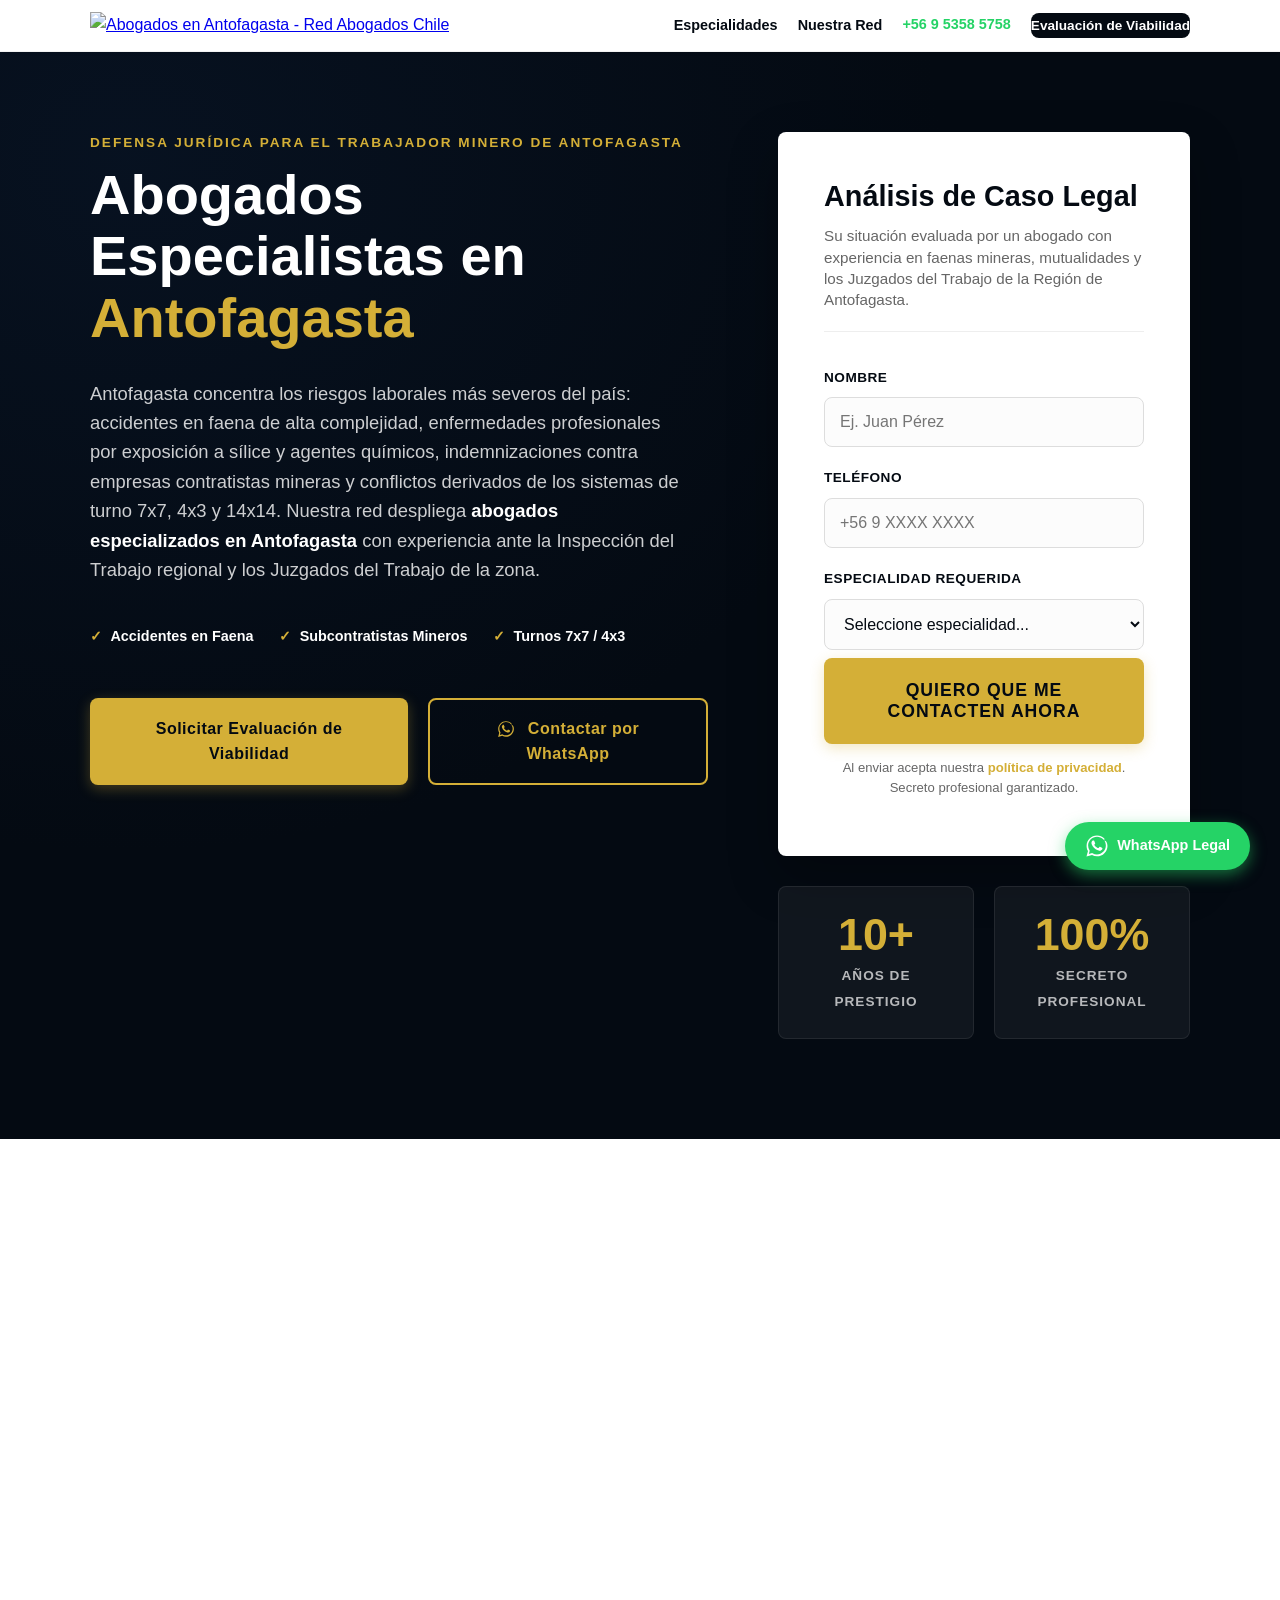
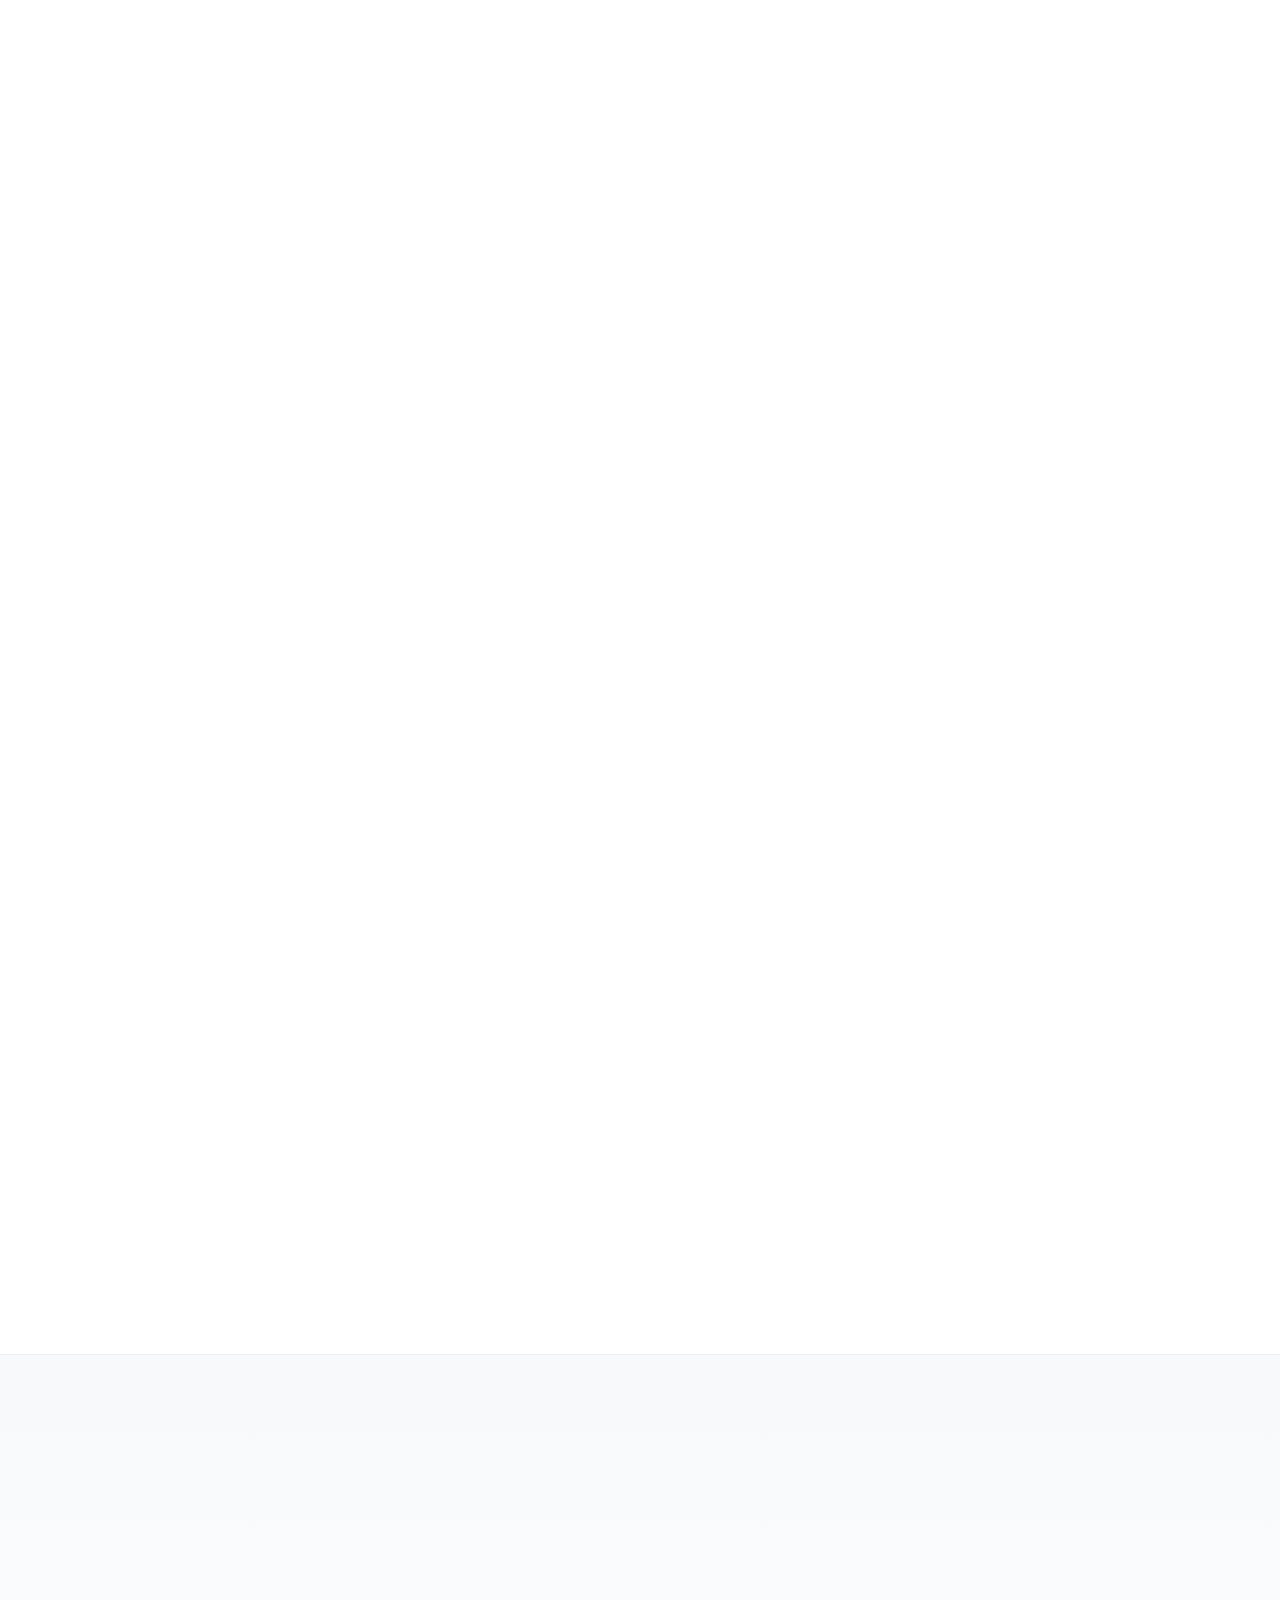
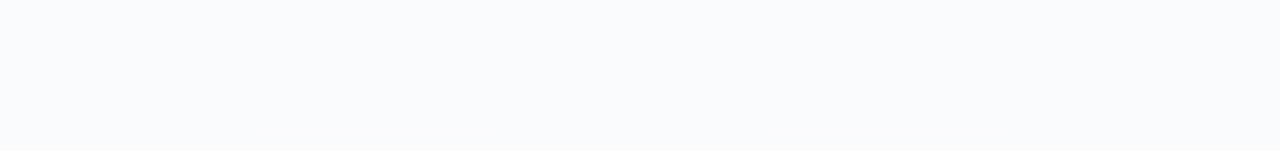
==== commit ede7abd6: "Respaldo previo a refactorización SEO automatizada" ====
--- a/abogados-en-antofagasta.html
+++ b/abogados-en-antofagasta.html
@@ -3,19 +3,19 @@
 <head>
     <meta charset="UTF-8">
     <meta name="viewport" content="width=device-width, initial-scale=1.0">
-    <title>Abogados Antofagasta | Defensa Laboral y Minera</title>
-    <meta name="description" content="Abogados litigantes en Antofagasta. Especialistas en accidentes del trabajo, turnos mineros e indemnizaciones complejas. Respuesta prioritaria.">
+    <title>Abogados en Antofagasta - Asesoría Legal y Consulta</title>
+    <meta name="description" content="Abogados en Antofagasta: laboral minero, familia y civil. Consulta legal sin costo por WhatsApp. Respuesta en 2 horas hábiles. Llame +56 9 5358 5758.">
     <link rel="canonical" href="https://redabogadoschile.cl/abogados-en-antofagasta.html" />
 
     <meta property="og:type" content="website" />
     <meta property="og:locale" content="es_CL" />
     <meta property="og:url" content="https://redabogadoschile.cl/abogados-en-antofagasta.html" />
-    <meta property="og:title" content="Abogados Antofagasta | Defensa Laboral y Minera" />
-    <meta property="og:description" content="Abogados litigantes en Antofagasta. Especialistas en accidentes del trabajo, turnos mineros e indemnizaciones complejas. Respuesta prioritaria." />
+    <meta property="og:title" content="Abogados en Antofagasta - Asesoría Legal y Consulta" />
+    <meta property="og:description" content="Abogados en Antofagasta: laboral minero, familia y civil. Consulta legal sin costo por WhatsApp. Respuesta en 2 horas hábiles. Llame +56 9 5358 5758." />
     <meta property="og:image" content="https://redabogadoschile.cl/logo1.png" />
     <meta name="twitter:card" content="summary_large_image" />
-    <meta name="twitter:title" content="Abogados Antofagasta | Defensa Laboral y Minera" />
-    <meta name="twitter:description" content="Abogados litigantes en Antofagasta. Especialistas en accidentes del trabajo, turnos mineros e indemnizaciones complejas. Respuesta prioritaria." />
+    <meta name="twitter:title" content="Abogados en Antofagasta - Asesoría Legal y Consulta" />
+    <meta name="twitter:description" content="Abogados en Antofagasta: laboral minero, familia y civil. Consulta legal sin costo por WhatsApp. Respuesta en 2 horas hábiles. Llame +56 9 5358 5758." />
     <meta name="twitter:image" content="https://redabogadoschile.cl/logo1.png" />
 
     <script type="application/ld+json">
@@ -33,7 +33,7 @@
     <script type="application/ld+json" id="legalservice-schema">
     {
       "@context": "https://schema.org",
-      "@type": "LegalService",
+      "@type": ["LegalService", "LocalBusiness"],
       "@id": "https://redabogadoschile.cl/abogados-en-antofagasta.html#legalservice",
       "name": "Red Abogados Chile – Antofagasta",
       "description": "Red de abogados en Antofagasta. Análisis de viabilidad transparente para trabajadores mineros, accidentes en faena y familia bajo sistema de turnos. Confidencialidad bajo secreto profesional.",
@@ -112,7 +112,7 @@
             <div class="container hero-grid-improved">
                 <div class="hero-content animation-fadeInLeft">
                     <span class="hero-subtitle">Defensa Jurídica para el Trabajador Minero de Antofagasta</span>
-                    <h1 class="h1-improved">Accidentes en faena, turnos 7x7 y subcontratistas mineros: <span class="h1-strong">su caso exige rigor técnico, no promesas.</span></h1>
+                    <h1 class="h1-improved">Abogados Especialistas en <span class="h1-strong">Antofagasta</span></h1>
                     <p class="lead">
                         Antofagasta concentra los riesgos laborales más severos del país: accidentes en faena de alta complejidad, enfermedades profesionales por exposición a sílice y agentes químicos, indemnizaciones contra empresas contratistas mineras y conflictos derivados de los sistemas de turno 7x7, 4x3 y 14x14. Nuestra red despliega <strong>abogados especializados en Antofagasta</strong> con experiencia ante la Inspección del Trabajo regional y los Juzgados del Trabajo de la zona.
                     </p>
@@ -132,46 +132,34 @@
                 <div class="hero-form-wrapper animation-fadeInRight">
                     <div class="card form-card-improved" id="contacto">
                         <div class="form-head">
-                            <h2>Análisis de Caso Legal</h2>
+                            <p class="form-head-title">Análisis de Caso Legal</p>
                             <p>Su situación evaluada por un abogado con experiencia en faenas mineras, mutualidades y los Juzgados del Trabajo de la Región de Antofagasta.</p>
                         </div>
-                        <form action="https://api.web3forms.com/submit" method="POST" id="leadForm" class="form" novalidate>
+                                                <form action="https://api.web3forms.com/submit" method="POST" id="leadForm" class="form">
                             <input type="hidden" name="access_key" value="e971907c-1fd7-4d71-9931-513f91fa2b40" />
                             <input type="hidden" name="origen" value="Landing Antofagasta" />
+                            <input type="hidden" name="comuna" value="Antofagasta" />
                             <div class="field">
-                                <label for="area">Materia Jurídica</label>
+                                <label for="nombre">Nombre</label>
+                                <input id="nombre" name="nombre" type="text" placeholder="Ej. Juan Pérez" autocomplete="name" required minlength="2" />
+                            </div>
+                            <div class="field">
+                                <label for="telefono">Teléfono</label>
+                                <input id="telefono" name="telefono" type="tel" inputmode="tel" placeholder="+56 9 XXXX XXXX" autocomplete="tel" required pattern="[+]?[0-9\s]{8,15}" title="Ingrese un número de teléfono válido" />
+                            </div>
+                            <div class="field">
+                                <label for="area">Especialidad requerida</label>
                                 <select id="area" name="area_legal" required>
-                                    <option value="" selected disabled>Selecciona el área legal...</option>
-                                    <option value="Accidente Laboral Minero">Accidente Laboral en Faena Minera</option>
-                                    <option value="Enfermedad Profesional">Enfermedad Profesional (Silicosis, Hipoacusia)</option>
-                                    <option value="Subcontratistas Mineros">Demanda contra Empresa Contratista Minera</option>
-                                    <option value="Familia Trabajador en Turnos">Familia en Sistema de Turnos (7x7, 4x3)</option>
-                                    <option value="Derecho Civil">Derecho Civil (Contratos, Arriendos, Suministros)</option>
+                                    <option value="" selected disabled>Seleccione especialidad...</option>
+                                    <option value="Accidentes Laborales y Mineros">Accidentes Laborales y Mineros</option>
+                                    <option value="Derecho de Familia">Derecho de Familia (Divorcios, Alimentos, VIF)</option>
+                                    <option value="Derecho Laboral">Derecho Laboral (Despidos, Tutela)</option>
+                                    <option value="Derecho Civil">Derecho Civil (Contratos, Herencias)</option>
                                     <option value="Otro">Otra materia / No estoy seguro</option>
                                 </select>
                             </div>
-                            <div class="field-group-premium">
-                                <div class="field">
-                                    <label for="nombre">Nombre Completo</label>
-                                    <input id="nombre" name="nombre" type="text" placeholder="Ej. Juan Pérez" required />
-                                </div>
-                                <div class="field">
-                                    <label for="telefono">WhatsApp de Contacto</label>
-                                    <input id="telefono" name="telefono" type="tel" inputmode="tel" placeholder="+56 9 XXXX XXXX" required />
-                                </div>
-                            </div>
-                            <div class="field">
-                                <label for="comuna">Comuna de Residencia</label>
-                                <input id="comuna" name="comuna" type="text" value="Antofagasta" required />
-                            </div>
-                            <div class="consent-box">
-                                <div class="consent-flex">
-                                    <input id="consent" name="consent" type="checkbox" required />
-                                    <label for="consent">Entiendo que mis datos son protegidos bajo estricto secreto profesional y acepto la <a href="politica-privacidad.html">política de privacidad</a>.</label>
-                                </div>
-                            </div>
-                            <button class="btn btn-primary btn-block btn-form" type="submit" id="submitBtn">Solicitar Conexión con Especialista</button>
-                            <p class="cta-trust-micro--form">Evaluación inicial de viabilidad sin costo bajo estricta reserva legal.</p>
+                            <button class="btn btn-primary btn-block btn-form" type="submit" id="submitBtn">Quiero que me contacten ahora</button>
+                            <p class="cta-trust-micro--form">Al enviar acepta nuestra <a href="politica-privacidad.html">política de privacidad</a>. Secreto profesional garantizado.</p>
                         </form>
                         <div class="form-success-message" id="formSuccessMessage" role="status" aria-live="polite">
                             <div class="form-success-icon" aria-hidden="true">✓</div>
@@ -197,7 +185,7 @@
             <div class="container">
                 <div class="section-head-premium">
                     <span class="section-subtitle">Áreas de Práctica en Antofagasta</span>
-                    <h2 class="h2-improved">Especialistas que Conocen el Norte Grande</h2>
+                    <p class="h2-improved section-intro">Especialistas que Conocen el Norte Grande</p>
                     <p>Antofagasta tiene una realidad jurídica propia. Nuestros abogados conocen la industria minera, sus riesgos y los tribunales de la Región de Antofagasta.</p>
                 </div>
                 <div class="grid-services-improved cards">
@@ -205,59 +193,26 @@
                         <div class="card-icon-premium">
                             <span class="card-icon-svg" role="img" aria-label="Abogado Familia Antofagasta Turnos Mineros"><svg xmlns="http://www.w3.org/2000/svg" width="40" height="40" viewBox="0 0 24 24" fill="none" stroke="currentColor" stroke-width="1.75" stroke-linecap="round" stroke-linejoin="round" aria-hidden="true"><path d="m16 16 3-8 3 8c-.87.65-1.92 1-3 1s-2.13-.35-3-1Z"/><path d="m2 16 3-8 3 8c-.87.65-1.92 1-3 1s-2.13-.35-3-1Z"/><path d="M7 21h10"/><path d="M12 3v18"/><path d="M3 7h2c2 0 4-1 4-3"/><path d="M21 7h-2c-2 0-4-1-4-3"/></svg></span>
                         </div>
-                        <h3>Derecho de Familia</h3>
+                        <h2>Derecho de Familia</h2>
                         <p>El sistema de turno minero —4x3, 7x7 o 14x14— genera ausencias prolongadas que complican los procesos de cuidado personal, pensiones de alimentos y regulación de visitas. Asesoramos a familias de trabajadores en faena en cómo calcular la pensión de alimentos sobre el sueldo real incluidas las asignaciones de zona, y en acuerdos de cuidado que se adapten a los turnos mineros.</p>
                     </article>
                     <article class="service-card-improved">
                         <div class="card-icon-premium">
                             <span class="card-icon-svg" role="img" aria-label="Abogado Laboral Minero Antofagasta Accidente Faena"><svg xmlns="http://www.w3.org/2000/svg" width="40" height="40" viewBox="0 0 24 24" fill="none" stroke="currentColor" stroke-width="1.75" stroke-linecap="round" stroke-linejoin="round" aria-hidden="true"><rect x="3" y="7" width="18" height="13" rx="2"/><path d="M8 7V5a2 2 0 0 1 2-2h4a2 2 0 0 1 2 2v2"/></svg></span>
                         </div>
-                        <h3>Derecho Laboral Minero y Subcontratistas</h3>
+                        <h2>Derecho Laboral Minero y Subcontratistas</h2>
                         <p>Antofagasta concentra los accidentes laborales más severos de Chile: derrumbes en faena, exposición a sílice, silicosis, hipoacusia por ruido industrial e intoxicaciones por agentes químicos. Acompañamos al trabajador ante la mutualidad correspondiente (ACHS, Mutual de Seguridad o IST), demandamos civilmente indemnización por daño moral y lucro cesante cuando se acredita negligencia, representamos en disputas con empresas contratistas mineras (responsabilidad solidaria del mandante minero conforme al Código del Trabajo) y litigamos finiquitos ante el Juzgado de Letras del Trabajo de Antofagasta.</p>
                     </article>
                     <article class="service-card-improved">
                         <div class="card-icon-premium">
                             <span class="card-icon-svg" role="img" aria-label="Abogado Civil Contratos Suministro Antofagasta"><svg xmlns="http://www.w3.org/2000/svg" width="40" height="40" viewBox="0 0 24 24" fill="none" stroke="currentColor" stroke-width="1.75" stroke-linecap="round" stroke-linejoin="round" aria-hidden="true"><path d="M8 21h12a2 2 0 0 0 2-2v-2H10v2a2 2 0 1 1-4 0V5a2 2 0 0 0-2-2 2 2 0 0 0-2 2v11a2 2 0 0 0 2 2z"/><path d="M19 17V5a2 2 0 0 0-2-2H4"/></svg></span>
                         </div>
-                        <h3>Derecho Civil y Contratos</h3>
+                        <h2>Derecho Civil y Contratos</h2>
                         <p>La economía de Antofagasta genera un mercado activo de contratos de suministro, prestación de servicios a la industria minera y arriendos residenciales de alta demanda. Asesoramos en redacción y litigación de contratos con empresas mineras y contratistas, disputas de arrendamiento en una ciudad con alta rotación de trabajadores, y cobros de honorarios impagos en el sector servicios.</p>
                     </article>
                 </div>
             </div>
         </section>
-
-        <script type="application/ld+json">
-        {
-          "@context": "https://schema.org",
-          "@type": "FAQPage",
-          "mainEntity": [
-            {
-              "@type": "Question",
-              "name": "¿Qué derechos tiene un trabajador minero en Antofagasta si sufre un accidente en faena?",
-              "acceptedAnswer": {
-                "@type": "Answer",
-                "text": "Un trabajador minero que sufre un accidente en faena en Antofagasta tiene derecho a: atención médica inmediata cubierta por la mutualidad del empleador (ACHS, Mutual de Seguridad o IST), subsidio por incapacidad laboral temporal equivalente al sueldo base durante la recuperación, y si existe incapacidad permanente, a una renta vitalicia o indemnización global. Adicionalmente, si el accidente fue producto de negligencia del empleador en la implementación de medidas de seguridad contempladas en el DS N°132 (Reglamento Minero), el trabajador puede demandar civilmente al empleador una indemnización adicional por daño moral y lucro cesante. El plazo para esta acción civil es de 5 años."
-              }
-            },
-            {
-              "@type": "Question",
-              "name": "¿Puedo demandar a mi empresa por silicosis u otra enfermedad profesional contraída en minería en Antofagasta?",
-              "acceptedAnswer": {
-                "@type": "Answer",
-                "text": "Sí. La silicosis, la hipoacusia laboral y otras enfermedades profesionales derivadas de la exposición a polvo de sílice, ruido industrial o agentes tóxicos en faenas mineras son reconocidas como enfermedades del trabajo en Chile. El trabajador debe primero obtener el diagnóstico y el reconocimiento de la enfermedad por parte de la mutualidad. Si se acredita que la empresa no implementó las medidas de control exigidas por la normativa, es posible demandar civilmente una indemnización adicional. En Antofagasta, estas causas se tramitan ante el Juzgado de Letras del Trabajo de la ciudad."
-              }
-            },
-            {
-              "@type": "Question",
-              "name": "¿Cómo afecta el sistema de turnos mineros (4x3 o 7x7) al cálculo de la pensión de alimentos en Antofagasta?",
-              "acceptedAnswer": {
-                "@type": "Answer",
-                "text": "El sistema de turno minero implica que el trabajador percibe un sueldo base más asignaciones de zona, bonos de producción y otros beneficios que pueden duplicar el ingreso nominal. En una demanda de alimentos en Antofagasta, el tribunal debe considerar el ingreso total del alimentante, incluyendo todas las asignaciones, para fijar una pensión proporcional al nivel de vida real de la familia. Un abogado de familia en Antofagasta con experiencia en causas de trabajadores mineros sabe cómo acreditar estos ingresos reales ante el tribunal y evitar que el demandado declare solo el sueldo base."
-              }
-            }
-          ]
-        }
-        </script>
 
         <section class="section-faq" id="faq-antofagasta" aria-labelledby="faq-titulo-anf">
             <div class="container">
@@ -271,26 +226,26 @@
                     <span class="faq-context-tag">Accidentes en Faena</span>
                     <span class="faq-context-tag">Enfermedades Profesionales</span>
                 </div>
-                <div class="faq-accordion">
-                    <details class="faq-premium-item">
-                        <summary>¿Qué derechos tiene un trabajador minero en Antofagasta si sufre un accidente en faena?</summary>
-                        <div class="faq-premium-content">
+                <div class="faq-accordion" itemscope itemtype="https://schema.org/FAQPage">
+                    <details class="faq-premium-item" itemscope itemprop="mainEntity" itemtype="https://schema.org/Question">
+                        <summary itemprop="name">¿Qué derechos tiene un trabajador minero en Antofagasta si sufre un accidente en faena?</summary>
+                        <div class="faq-premium-content" itemscope itemprop="acceptedAnswer" itemtype="https://schema.org/Answer">
                             <span class="faq-premium-sector">Minería</span>
-                            <p>Un trabajador minero accidentado en faena tiene derecho a atención médica inmediata cubierta por la mutualidad del empleador, subsidio por incapacidad laboral equivalente al sueldo base durante la recuperación y, si hay incapacidad permanente, a una renta vitalicia o indemnización global. Si el accidente resultó de negligencia del empleador en medidas de seguridad exigidas por el DS N°132 (Reglamento Minero), el trabajador puede además demandar civilmente por daño moral y lucro cesante. El plazo para esta acción civil es de 5 años desde el accidente.</p>
+                            <p itemprop="text">Un trabajador minero accidentado en faena tiene derecho a atención médica inmediata cubierta por la mutualidad del empleador, subsidio por incapacidad laboral equivalente al sueldo base durante la recuperación y, si hay incapacidad permanente, a una renta vitalicia o indemnización global. Si el accidente resultó de negligencia del empleador en medidas de seguridad exigidas por el DS N°132 (Reglamento Minero), el trabajador puede además demandar civilmente por daño moral y lucro cesante. El plazo para esta acción civil es de 5 años desde el accidente.</p>
                         </div>
                     </details>
-                    <details class="faq-premium-item">
-                        <summary>¿Puedo demandar a mi empresa por silicosis u otra enfermedad profesional contraída en minería?</summary>
-                        <div class="faq-premium-content">
+                    <details class="faq-premium-item" itemscope itemprop="mainEntity" itemtype="https://schema.org/Question">
+                        <summary itemprop="name">¿Puedo demandar a mi empresa por silicosis u otra enfermedad profesional contraída en minería?</summary>
+                        <div class="faq-premium-content" itemscope itemprop="acceptedAnswer" itemtype="https://schema.org/Answer">
                             <span class="faq-premium-sector">Salud Ocupacional</span>
-                            <p>Sí. La silicosis, hipoacusia laboral y otras enfermedades por exposición a sílice, ruido industrial o agentes tóxicos en faenas mineras son reconocidas como enfermedades profesionales en Chile. El trabajador debe obtener primero el diagnóstico y reconocimiento por parte de la mutualidad. Si se acredita que la empresa no implementó los controles exigidos por la normativa, es posible demandar civilmente una indemnización adicional. En Antofagasta, estas causas se tramitan ante el Juzgado de Letras del Trabajo de la ciudad.</p>
+                            <p itemprop="text">Sí. La silicosis, hipoacusia laboral y otras enfermedades por exposición a sílice, ruido industrial o agentes tóxicos en faenas mineras son reconocidas como enfermedades profesionales en Chile. El trabajador debe obtener primero el diagnóstico y reconocimiento por parte de la mutualidad. Si se acredita que la empresa no implementó los controles exigidos por la normativa, es posible demandar civilmente una indemnización adicional. En Antofagasta, estas causas se tramitan ante el Juzgado de Letras del Trabajo de la ciudad.</p>
                         </div>
                     </details>
-                    <details class="faq-premium-item">
-                        <summary>¿Cómo afecta el sistema de turnos mineros (4x3 o 7x7) al cálculo de la pensión de alimentos?</summary>
-                        <div class="faq-premium-content">
+                    <details class="faq-premium-item" itemscope itemprop="mainEntity" itemtype="https://schema.org/Question">
+                        <summary itemprop="name">¿Cómo afecta el sistema de turnos mineros (4x3 o 7x7) al cálculo de la pensión de alimentos?</summary>
+                        <div class="faq-premium-content" itemscope itemprop="acceptedAnswer" itemtype="https://schema.org/Answer">
                             <span class="faq-premium-sector">Familia Turnos</span>
-                            <p>El sistema de turno minero implica que el trabajador percibe sueldo base más asignaciones de zona, bonos de producción y otros beneficios que pueden duplicar el ingreso nominal. En una demanda de alimentos en Antofagasta, el tribunal debe considerar el ingreso total —incluyendo todas las asignaciones— para fijar una pensión proporcional al nivel de vida real de la familia. Un abogado de familia con experiencia en causas de trabajadores mineros sabe cómo acreditar estos ingresos reales y evitar que el demandado declare solo el sueldo base.</p>
+                            <p itemprop="text">El sistema de turno minero implica que el trabajador percibe sueldo base más asignaciones de zona, bonos de producción y otros beneficios que pueden duplicar el ingreso nominal. En una demanda de alimentos en Antofagasta, el tribunal debe considerar el ingreso total —incluyendo todas las asignaciones— para fijar una pensión proporcional al nivel de vida real de la familia. Un abogado de familia con experiencia en causas de trabajadores mineros sabe cómo acreditar estos ingresos reales y evitar que el demandado declare solo el sueldo base.</p>
                         </div>
                     </details>
                 </div>
--- a/styles.css
+++ b/styles.css
@@ -56,8 +56,9 @@
 .field-group-premium { display:grid; grid-template-columns:1fr 1fr; gap:20px; }
 .field { margin-bottom:20px; text-align:left; }
 .field label { display:block; margin-bottom:9px; font-weight:600; font-size:0.85rem; color:var(--primary-deep); text-transform:uppercase; letter-spacing:0.5px; }
-.field input, .field select { width:100%; padding:15px; border-radius:var(--border-radius-premium); border:1px solid #ddd; font-size:1rem; box-sizing:border-box; transition:var(--transition-fast); background-color:#fcfcfc; color:var(--primary-deep); }
-.field input:focus, .field select:focus { border-color:var(--accent-gold); outline:none; background-color:var(--white); box-shadow:0 0 0 3px rgba(214,175,55,0.1); }
+.field input, .field select, .field textarea { width:100%; padding:15px; border-radius:var(--border-radius-premium); border:1px solid #ddd; font-size:1rem; box-sizing:border-box; transition:var(--transition-fast); background-color:#fcfcfc; color:var(--primary-deep); font-family:inherit; }
+.field textarea { min-height:120px; resize:vertical; line-height:1.5; }
+.field input:focus, .field select:focus, .field textarea:focus { border-color:var(--accent-gold); outline:none; background-color:var(--white); box-shadow:0 0 0 3px rgba(214,175,55,0.1); }
 .consent-box { margin:25px 0; font-size:0.85rem; color:var(--text-light); text-align:left; }
 .consent-flex { display:flex; align-items:flex-start; gap:12px; }
 .consent-box input[type="checkbox"] { margin-top:4px; width:16px; height:16px; accent-color:var(--accent-gold); cursor:pointer; }
@@ -88,8 +89,13 @@
 .service-card-improved:hover { transform:translateY(-5px); box-shadow:var(--shadow-hover); border-color:rgba(212,175,55,0.2); }
 .card-icon-premium .card-icon-svg { display: inline-flex; align-items: center; justify-content: center; margin-bottom: 15px; padding: 10px; width: 60px; height: 60px; box-sizing: border-box; background: #f0f4f8; border-radius: 50%; color: #d4af37; flex-shrink: 0; }
 .card-icon-premium .card-icon-svg svg { display: block; }
-.service-card-improved h3 { color:var(--primary-deep); font-size:1.6rem; margin:0; transition:var(--transition-fast); }
-.service-card-improved:hover h3 { color:var(--accent-gold); }
+.service-card-improved h2, .service-card-improved h3 { color:var(--primary-deep); font-size:1.6rem; margin:0; transition:var(--transition-fast); }
+.service-card-improved:hover h2, .service-card-improved:hover h3 { color:var(--accent-gold); }
+.form-head .form-head-title { margin:0 0 10px; font-size:1.8rem; color:var(--primary-deep); font-weight:700; line-height:1.3; }
+.section-intro { font-size:2.8rem; color:var(--primary-deep); margin:0 0 20px; line-height:1.2; font-weight:700; }
+.cta-trust-micro--form a { color:var(--accent-gold); font-weight:600; text-decoration:none; }
+.cta-trust-micro--form a:hover { text-decoration:underline; }
+.form-card-improved .form .field:last-of-type { margin-bottom:8px; }
 .service-card-improved p { color:var(--text-light); font-size:0.95rem; margin:0; line-height:1.7; }
 .section-faq { padding: 100px 0; background: linear-gradient(180deg, #f8f9fb 0%, #ffffff 100%); border-top: 1px solid #eee; content-visibility: auto; contain-intrinsic-size: 1px 900px; }
 .faq-context-strip { display: flex; flex-wrap: wrap; gap: 10px; justify-content: center; margin-bottom: 50px; }
@@ -139,7 +145,7 @@
 
 @media (max-width:1024px) { h1.h1-improved { font-size:2.8rem; } .hero-grid-improved { gap:40px; grid-template-columns:1fr 1fr; } .form-card-improved { padding:30px; } .field-group-premium { grid-template-columns:1fr; gap:0; } .commitment-wrapper { grid-template-columns:1fr; gap:50px; } .commitment-image { order:-1; max-width:500px; margin:0 auto; } }
 @media (max-width:1240px){.footer-grid{grid-template-columns:repeat(3,minmax(0,1fr));gap:35px;}}
-@media (max-width:768px) { html { font-size:15px; } .hero-cta-wrap { align-items: center; max-width: 100%; } .faq-premium-item summary { padding: 20px; font-size: 0.98rem; } .faq-premium-content { padding: 0 20px 20px; } .premium-header-flex{flex-direction:column;align-items:stretch;padding:8px 0;gap:6px;}.premium-header-logo{align-self:flex-start;}.premium-header-logo img{height:46px;max-width:min(200px,52vw);object-position:left center;}.premium-nav{width:100%;overflow:hidden;}.premium-nav ul{display:flex;flex-wrap:nowrap;overflow-x:auto;-webkit-overflow-scrolling:touch;justify-content:flex-start;gap:8px;padding:2px 4px 6px;margin:0;scrollbar-width:none;}.premium-nav ul::-webkit-scrollbar{display:none;}.premium-nav a:not(.btn-nav):not(.btn-nav-wa){font-size:0.78rem;padding:6px 12px;background:#f4f6f8;border-radius:100px;white-space:nowrap;}.premium-nav a:not(.btn-nav):not(.btn-nav-wa)::after{display:none;}.btn-nav-wa{font-size:0.82rem;white-space:nowrap;}.btn-nav{font-size:0.75rem !important;padding:8px 14px !important;white-space:nowrap;letter-spacing:0;text-transform:none;} .hero-grid-improved { grid-template-columns:1fr; gap:50px; text-align:center; } .h1-improved { font-size:2.5rem; } .lead { margin-left:auto; margin-right:auto; } .check-list-improved { justify-content:center; flex-wrap:wrap; gap:15px; margin-bottom:30px; } .hero-cta { justify-content:center; flex-direction:column; gap:10px; } .btn { width:100%; } .hero-form-wrapper { transform:none !important; } .section-services, .section-commitment, .section-faq { padding:80px 0; } .h2-improved { font-size:2.2rem; } .footer-grid { grid-template-columns:1fr 1fr; gap:30px; } }
+@media (max-width:768px) { html { font-size:15px; } .hero-cta-wrap { align-items: center; max-width: 100%; } .section-intro { font-size:2.2rem; } .faq-premium-item summary { padding: 20px; font-size: 0.98rem; } .faq-premium-content { padding: 0 20px 20px; } .premium-header-flex{flex-direction:column;align-items:stretch;padding:8px 0;gap:6px;}.premium-header-logo{align-self:flex-start;}.premium-header-logo img{height:46px;max-width:min(200px,52vw);object-position:left center;}.premium-nav{width:100%;overflow:hidden;}.premium-nav ul{display:flex;flex-wrap:nowrap;overflow-x:auto;-webkit-overflow-scrolling:touch;justify-content:flex-start;gap:8px;padding:2px 4px 6px;margin:0;scrollbar-width:none;}.premium-nav ul::-webkit-scrollbar{display:none;}.premium-nav a:not(.btn-nav):not(.btn-nav-wa){font-size:0.78rem;padding:6px 12px;background:#f4f6f8;border-radius:100px;white-space:nowrap;}.premium-nav a:not(.btn-nav):not(.btn-nav-wa)::after{display:none;}.btn-nav-wa{font-size:0.82rem;white-space:nowrap;}.btn-nav{font-size:0.75rem !important;padding:8px 14px !important;white-space:nowrap;letter-spacing:0;text-transform:none;} .hero-grid-improved { grid-template-columns:1fr; gap:50px; text-align:center; } .h1-improved { font-size:2.5rem; } .lead { margin-left:auto; margin-right:auto; } .check-list-improved { justify-content:center; flex-wrap:wrap; gap:15px; margin-bottom:30px; } .hero-cta { justify-content:center; flex-direction:column; gap:10px; } .btn { width:100%; } .hero-form-wrapper { transform:none !important; } .section-services, .section-commitment, .section-faq { padding:80px 0; } .h2-improved { font-size:2.2rem; } .footer-grid { grid-template-columns:1fr 1fr; gap:30px; } }
 @media (max-width:480px) { .premium-header{padding:6px 0;}.premium-header .container{padding-left:14px;padding-right:14px;}.premium-header-logo img{height:40px;max-width:min(180px,48vw);}.premium-nav ul{gap:6px;padding-bottom:4px;}.premium-nav a:not(.btn-nav):not(.btn-nav-wa){font-size:0.72rem;padding:5px 10px;}.btn-nav-wa{font-size:0.75rem;}.btn-nav{padding:7px 10px !important;font-size:0.7rem !important;}.btn-nav-text-full{display:none;}.btn-nav-text-short{display:inline;} .h1-improved { font-size:2rem; } .form-card-improved { padding:25px 20px; } .form-head h2 { font-size:1.5rem; } .trust-counters-improved { flex-direction:column; gap:15px; } .counter-number { font-size:2.2rem; } .grid-services-improved { grid-template-columns:1fr; gap:20px; } .service-card-improved { padding:30px 25px; } .commitment-item-premium h4 { font-size:1.1rem; } .footer-grid { grid-template-columns:1fr; text-align:center; gap:35px; } .footer-logo { margin-left:auto; margin-right:auto; } .footer-bottom-flex { justify-content:center; text-align:center; } .whatsapp-float { bottom:20px; right:20px; padding:10px 15px; font-size:0.8rem; } }
 
 /* ============ MOBILE LAYOUT OVERRIDES — header limpio + WhatsApp FAB ============ */
